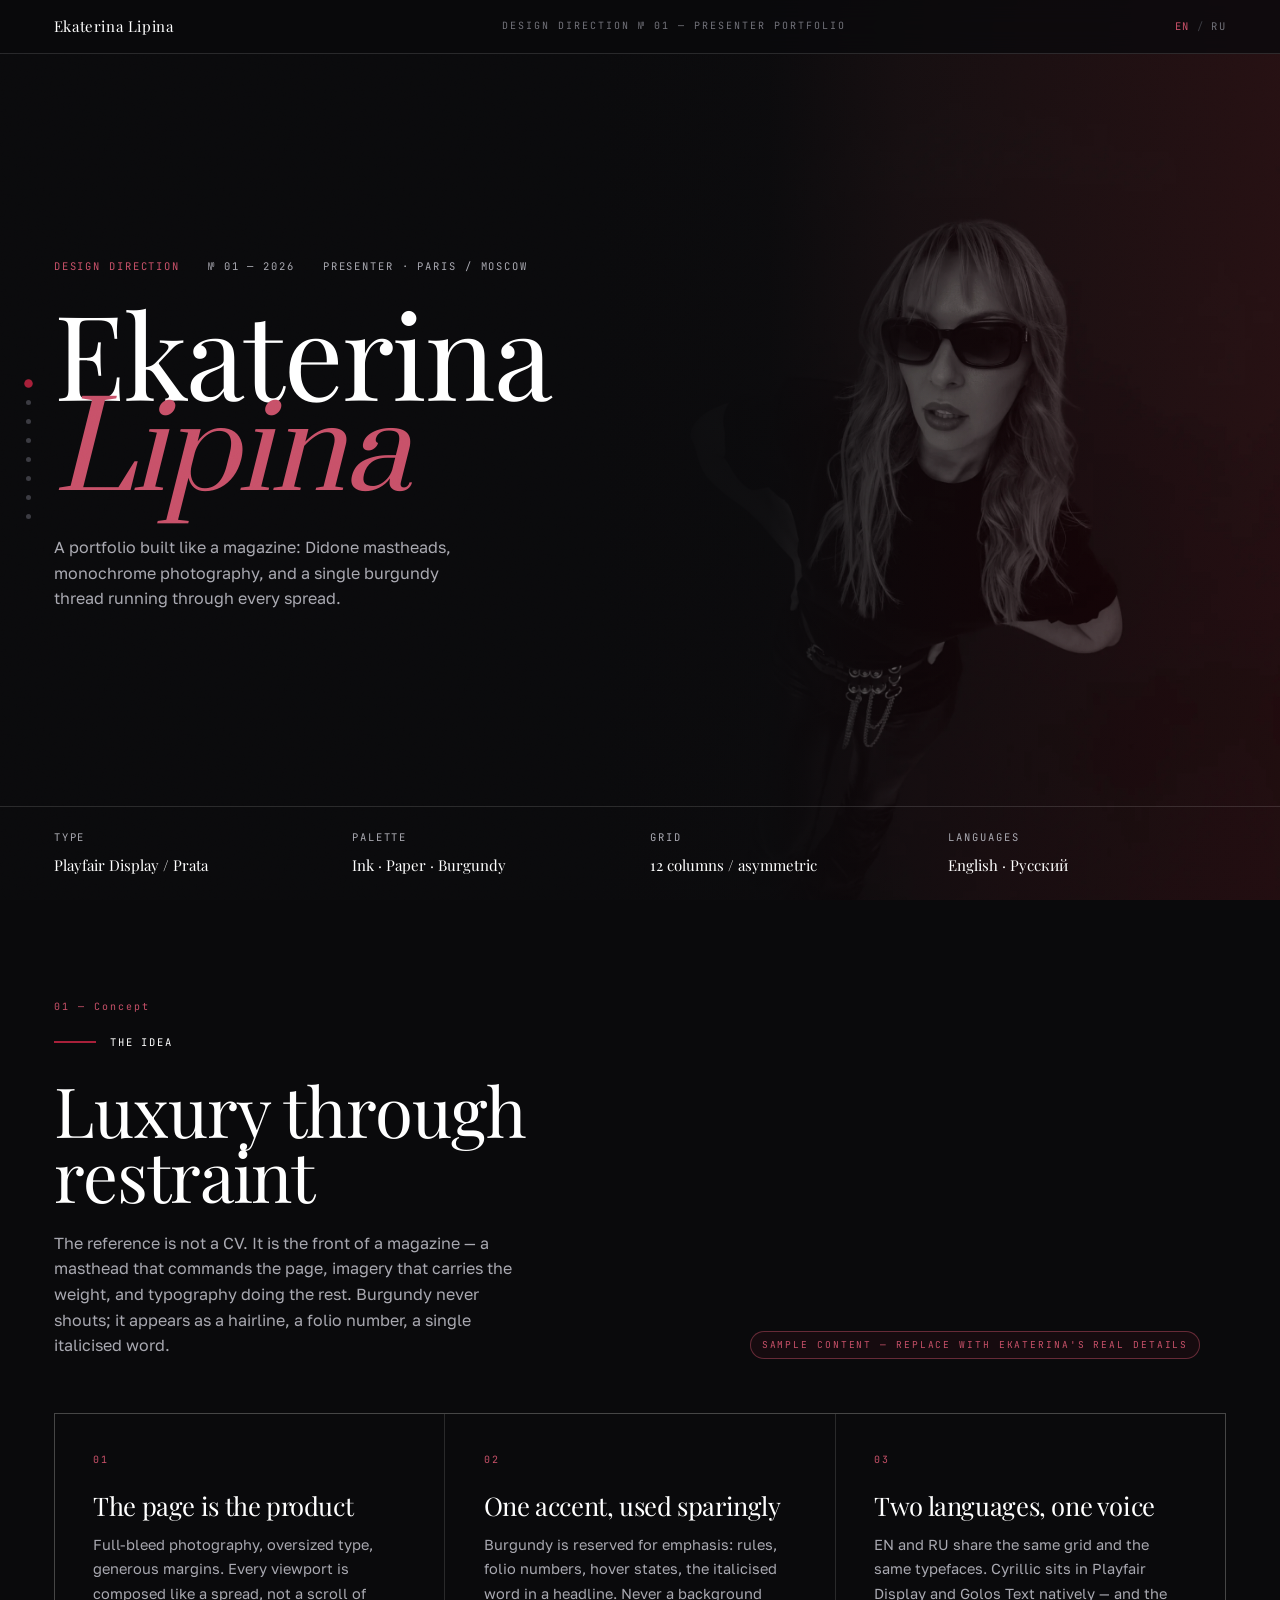
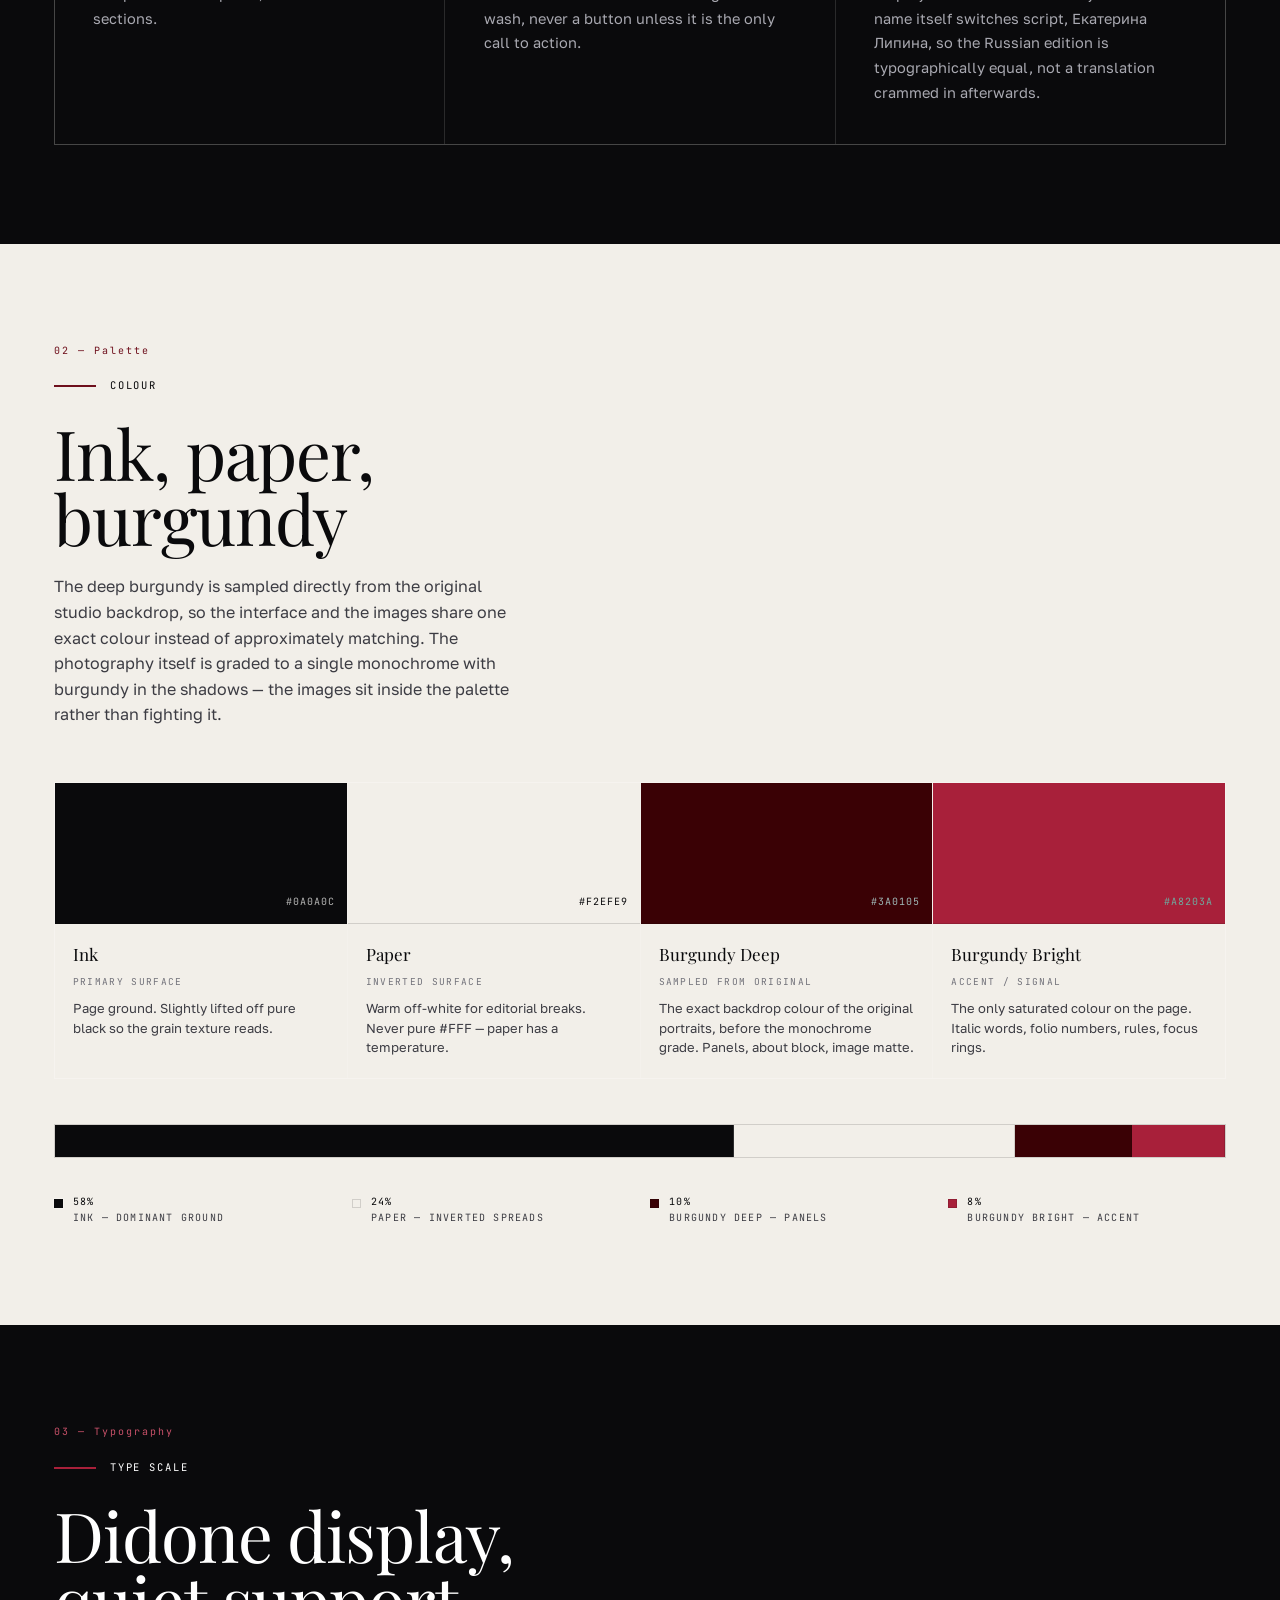
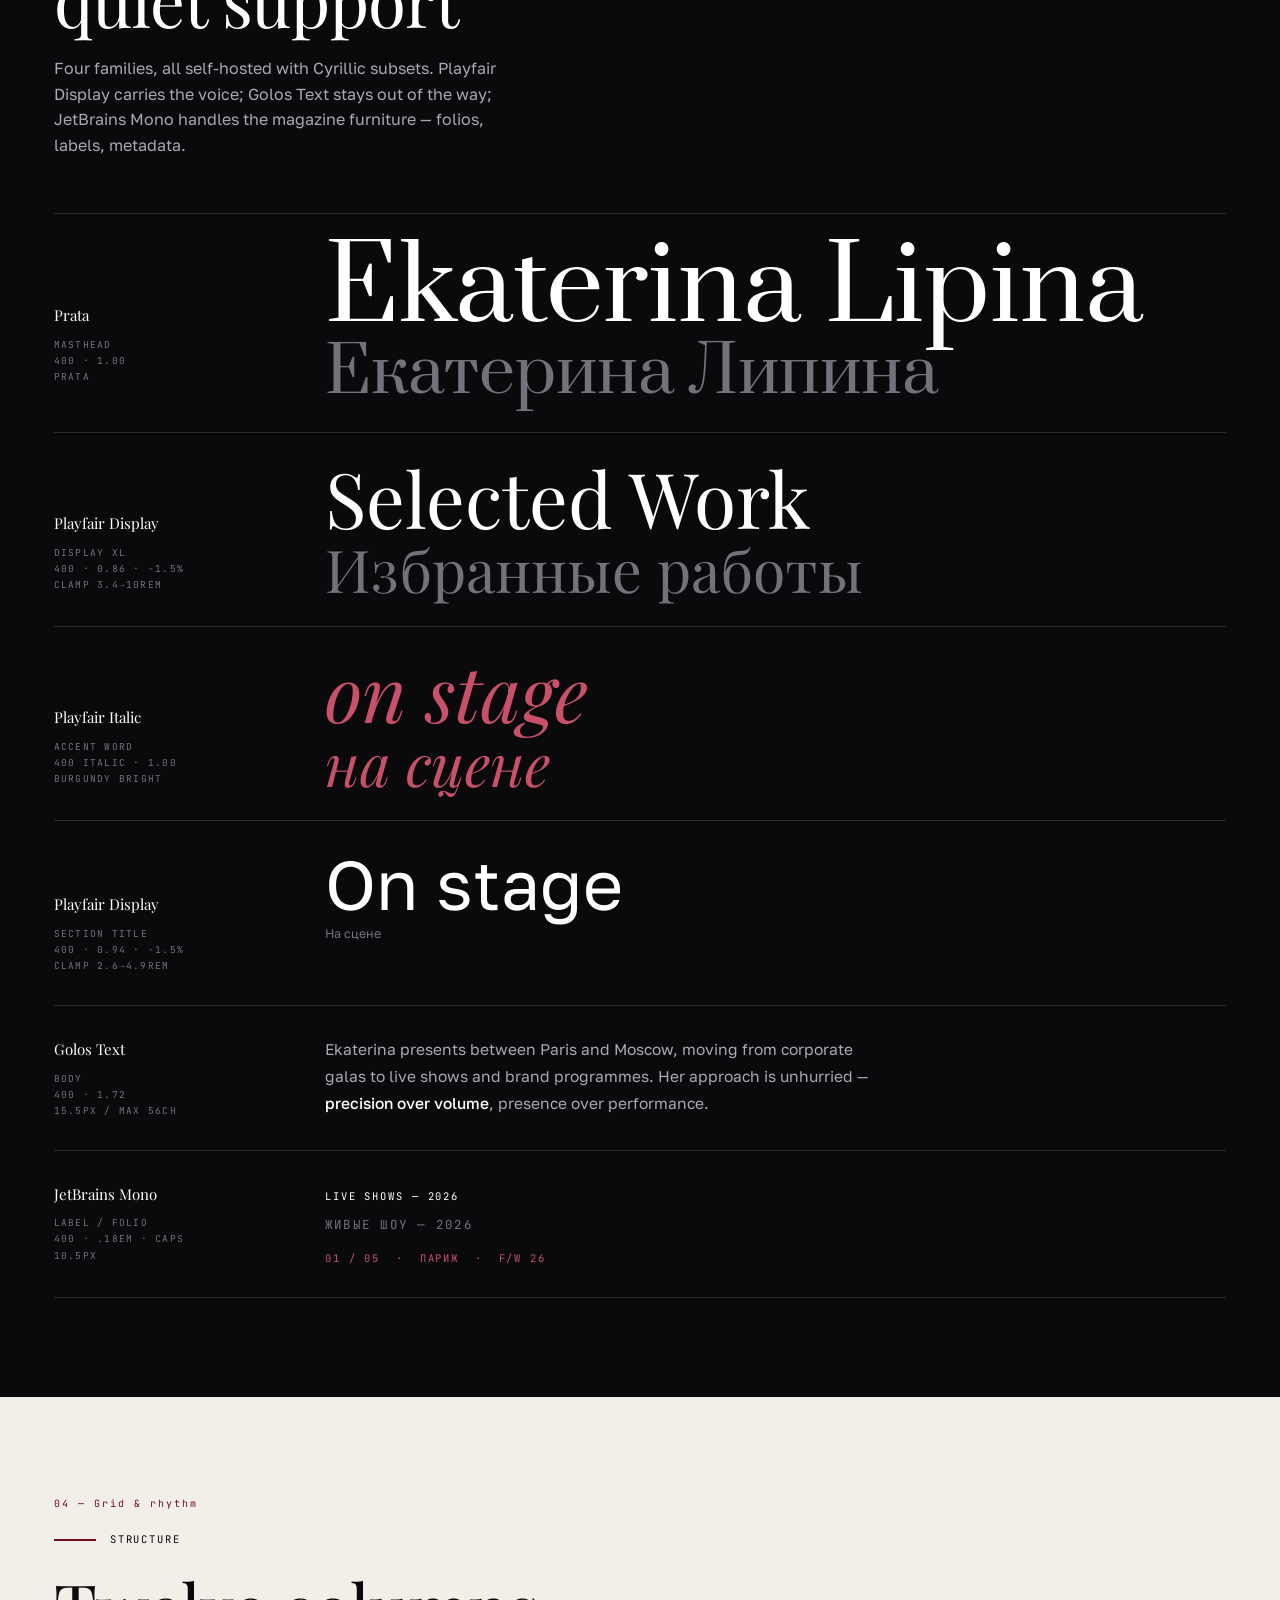
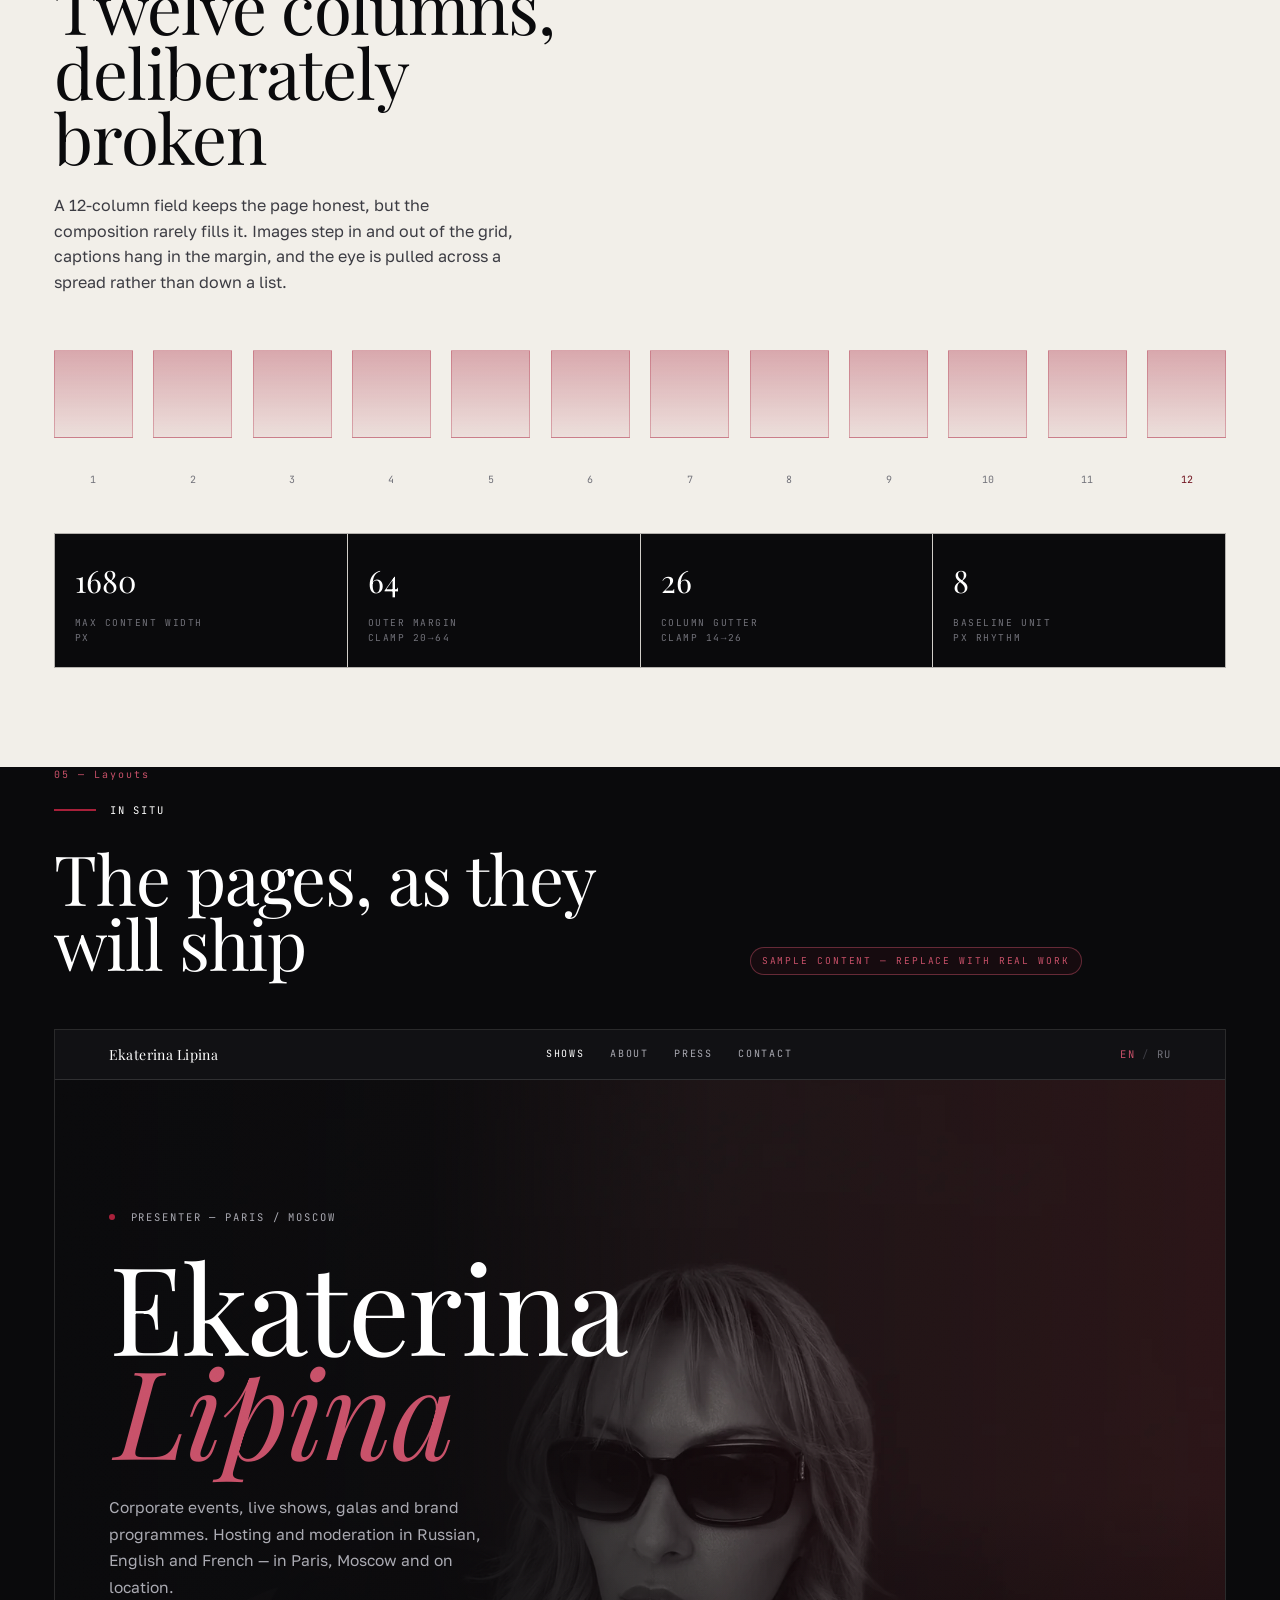
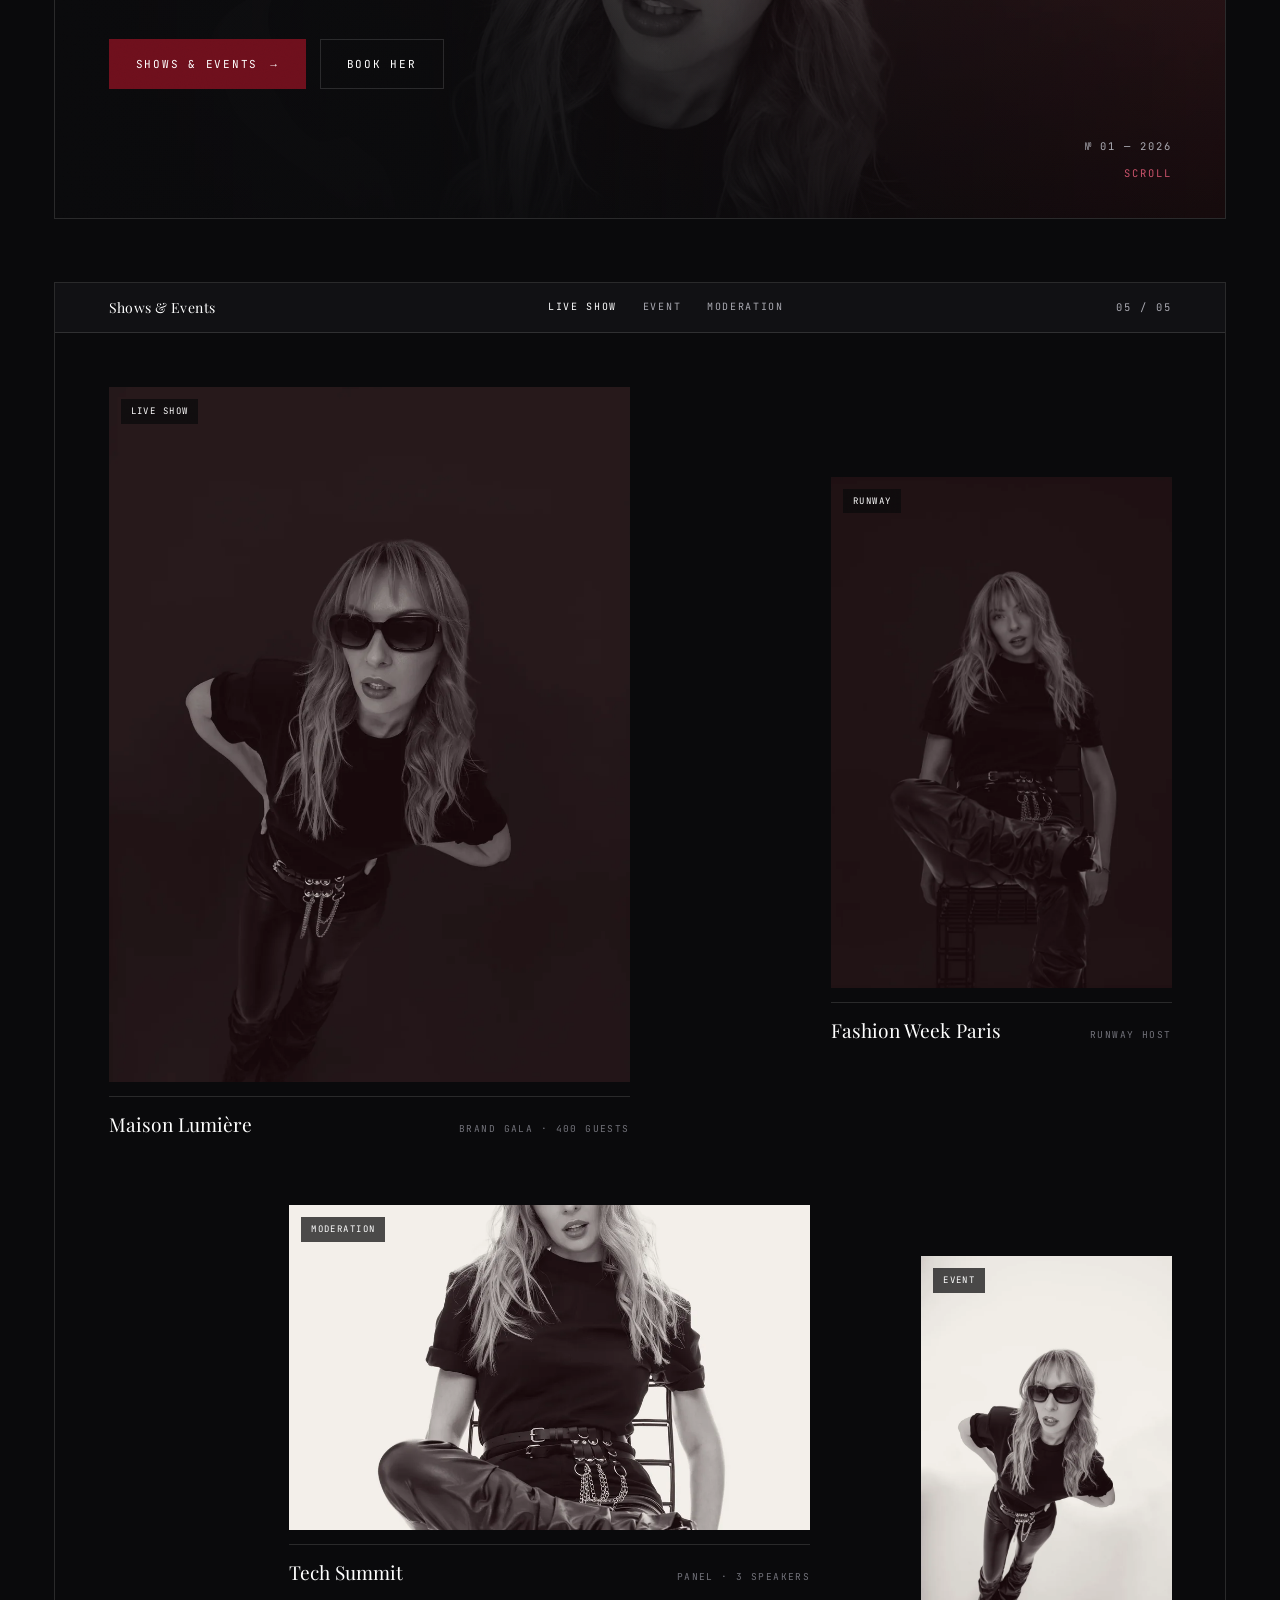
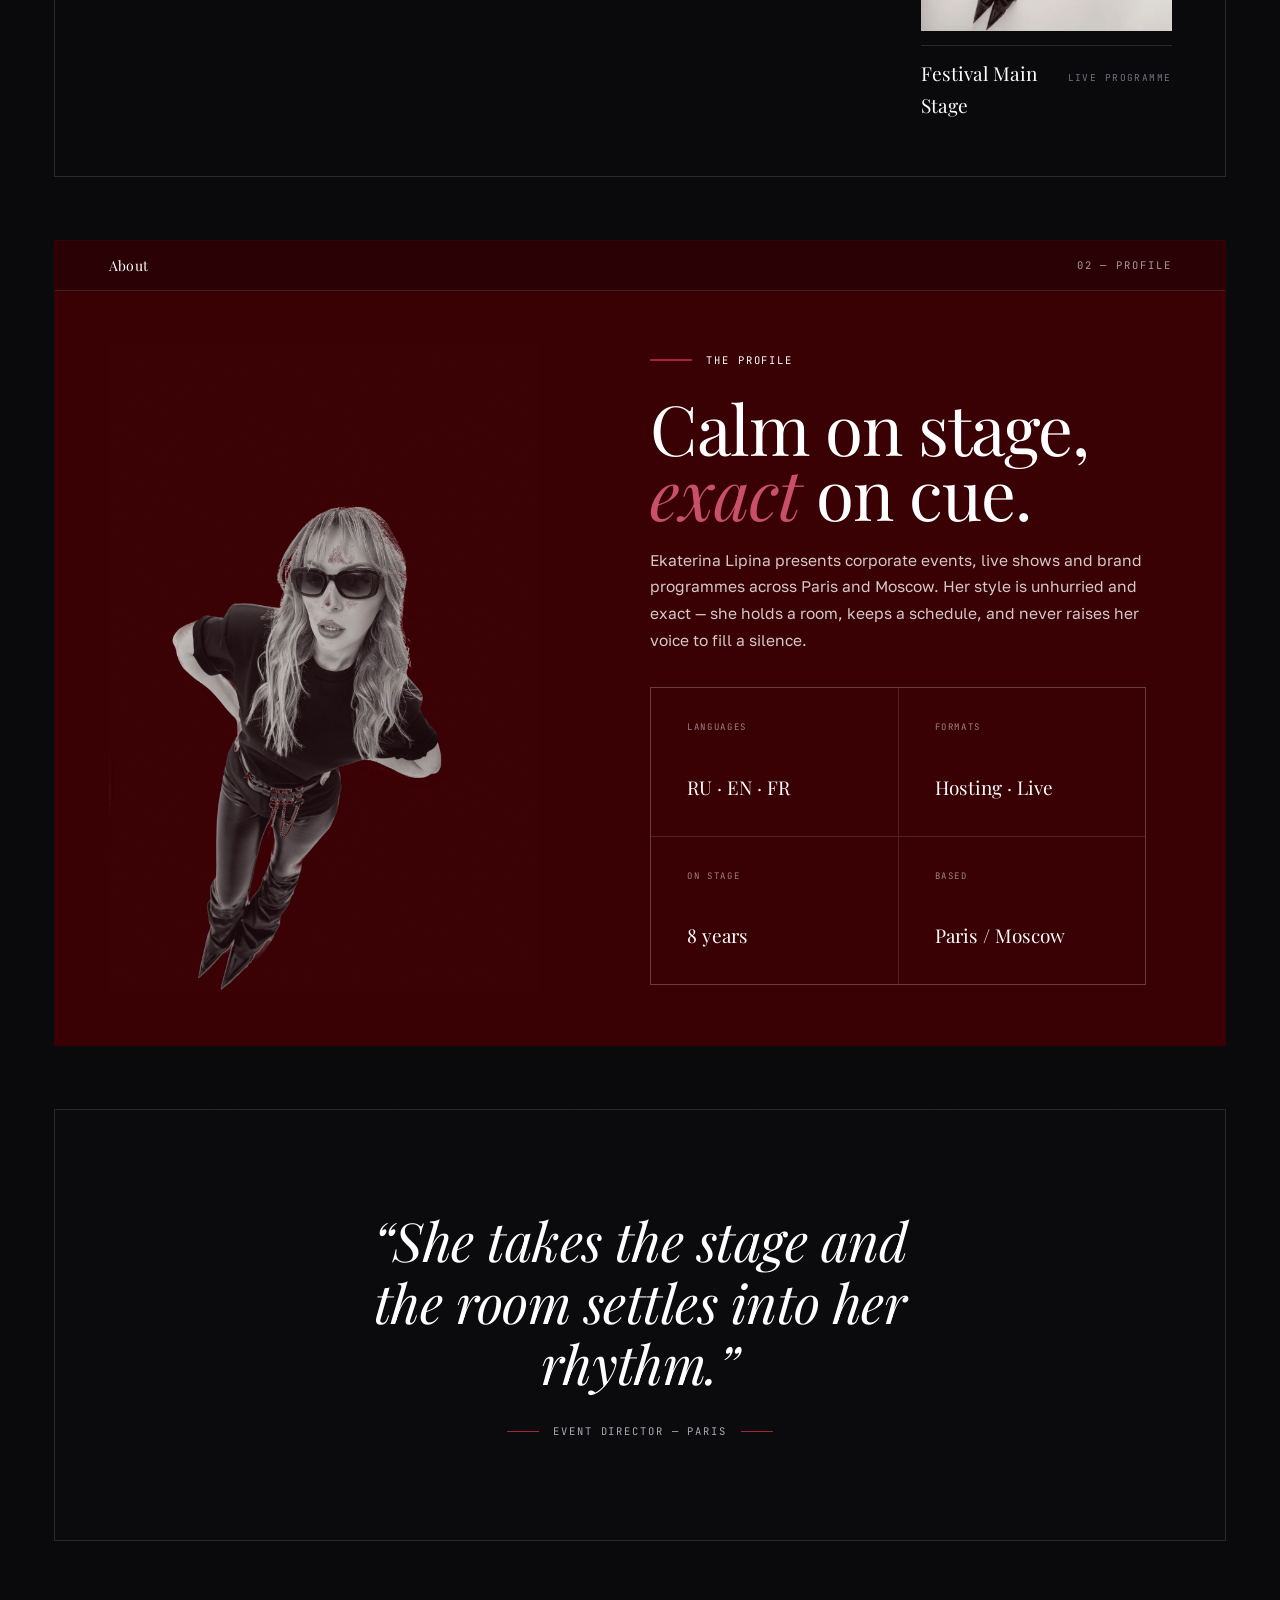
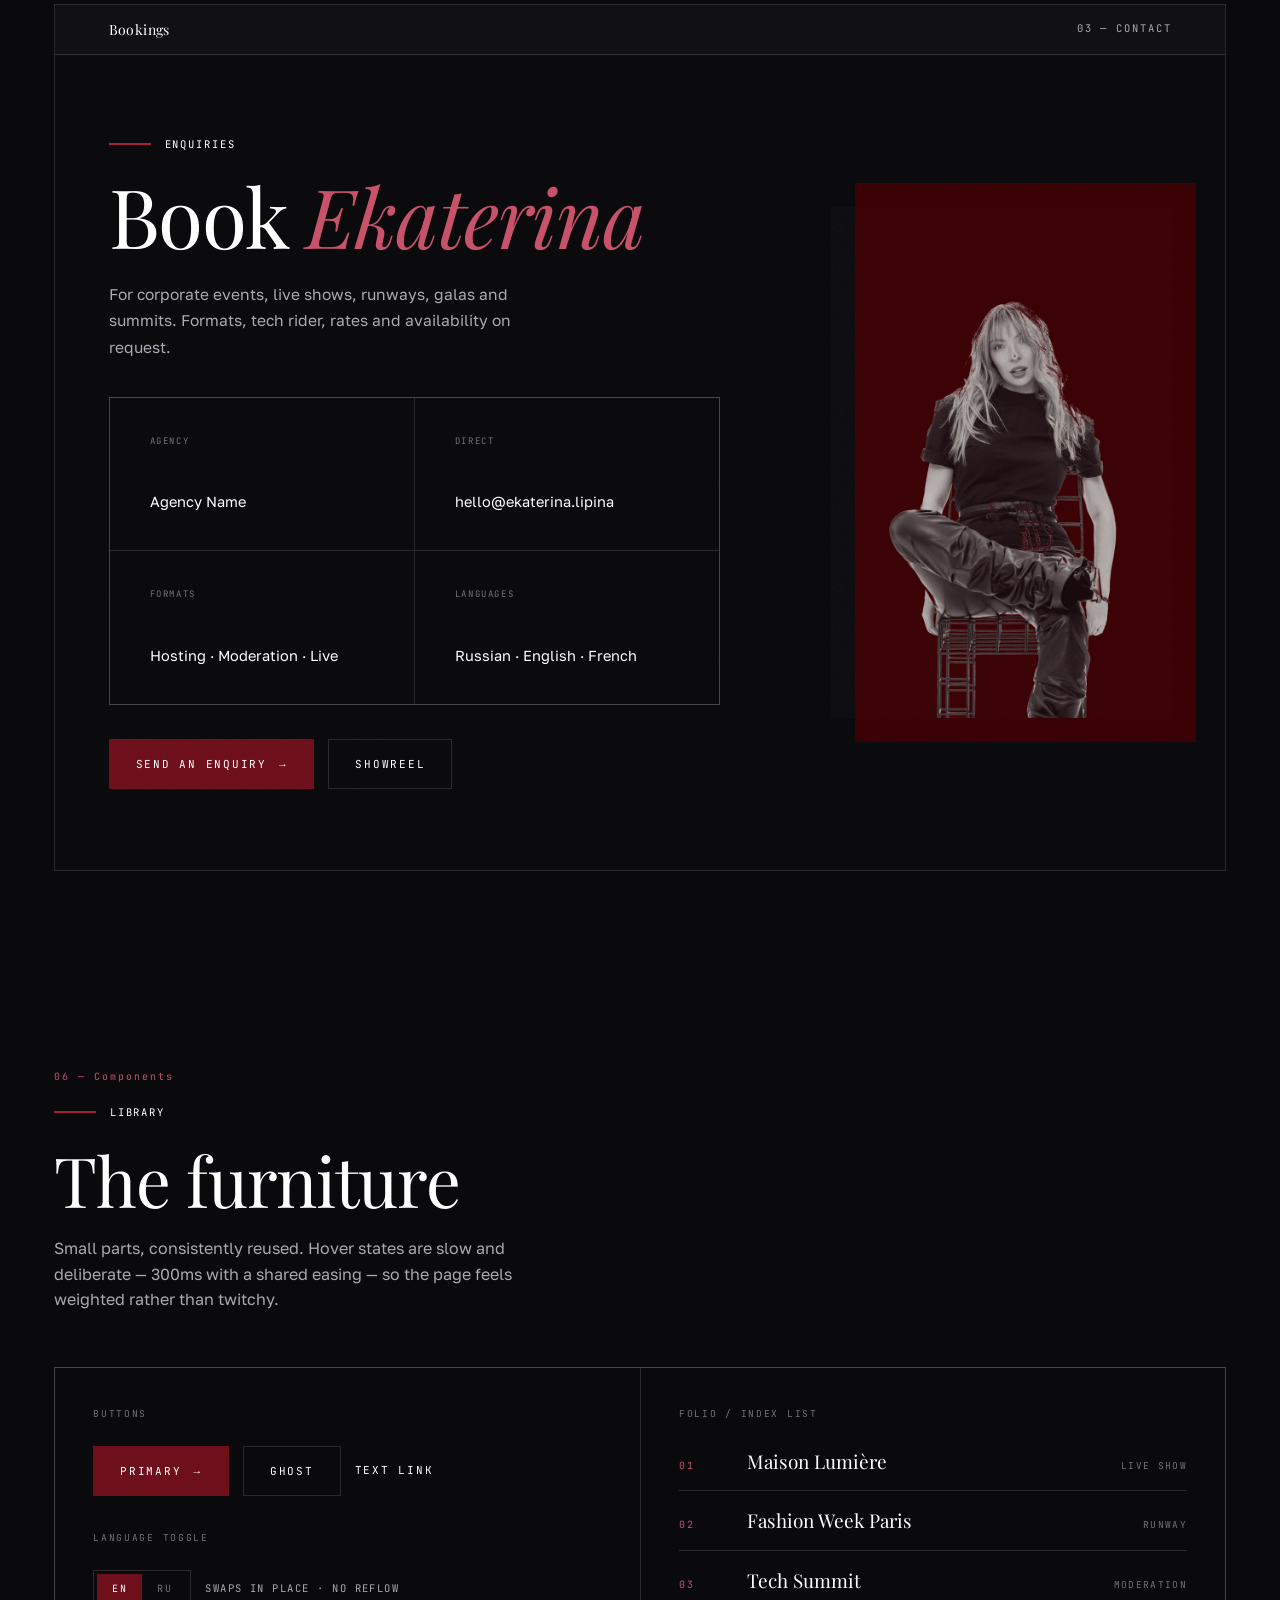
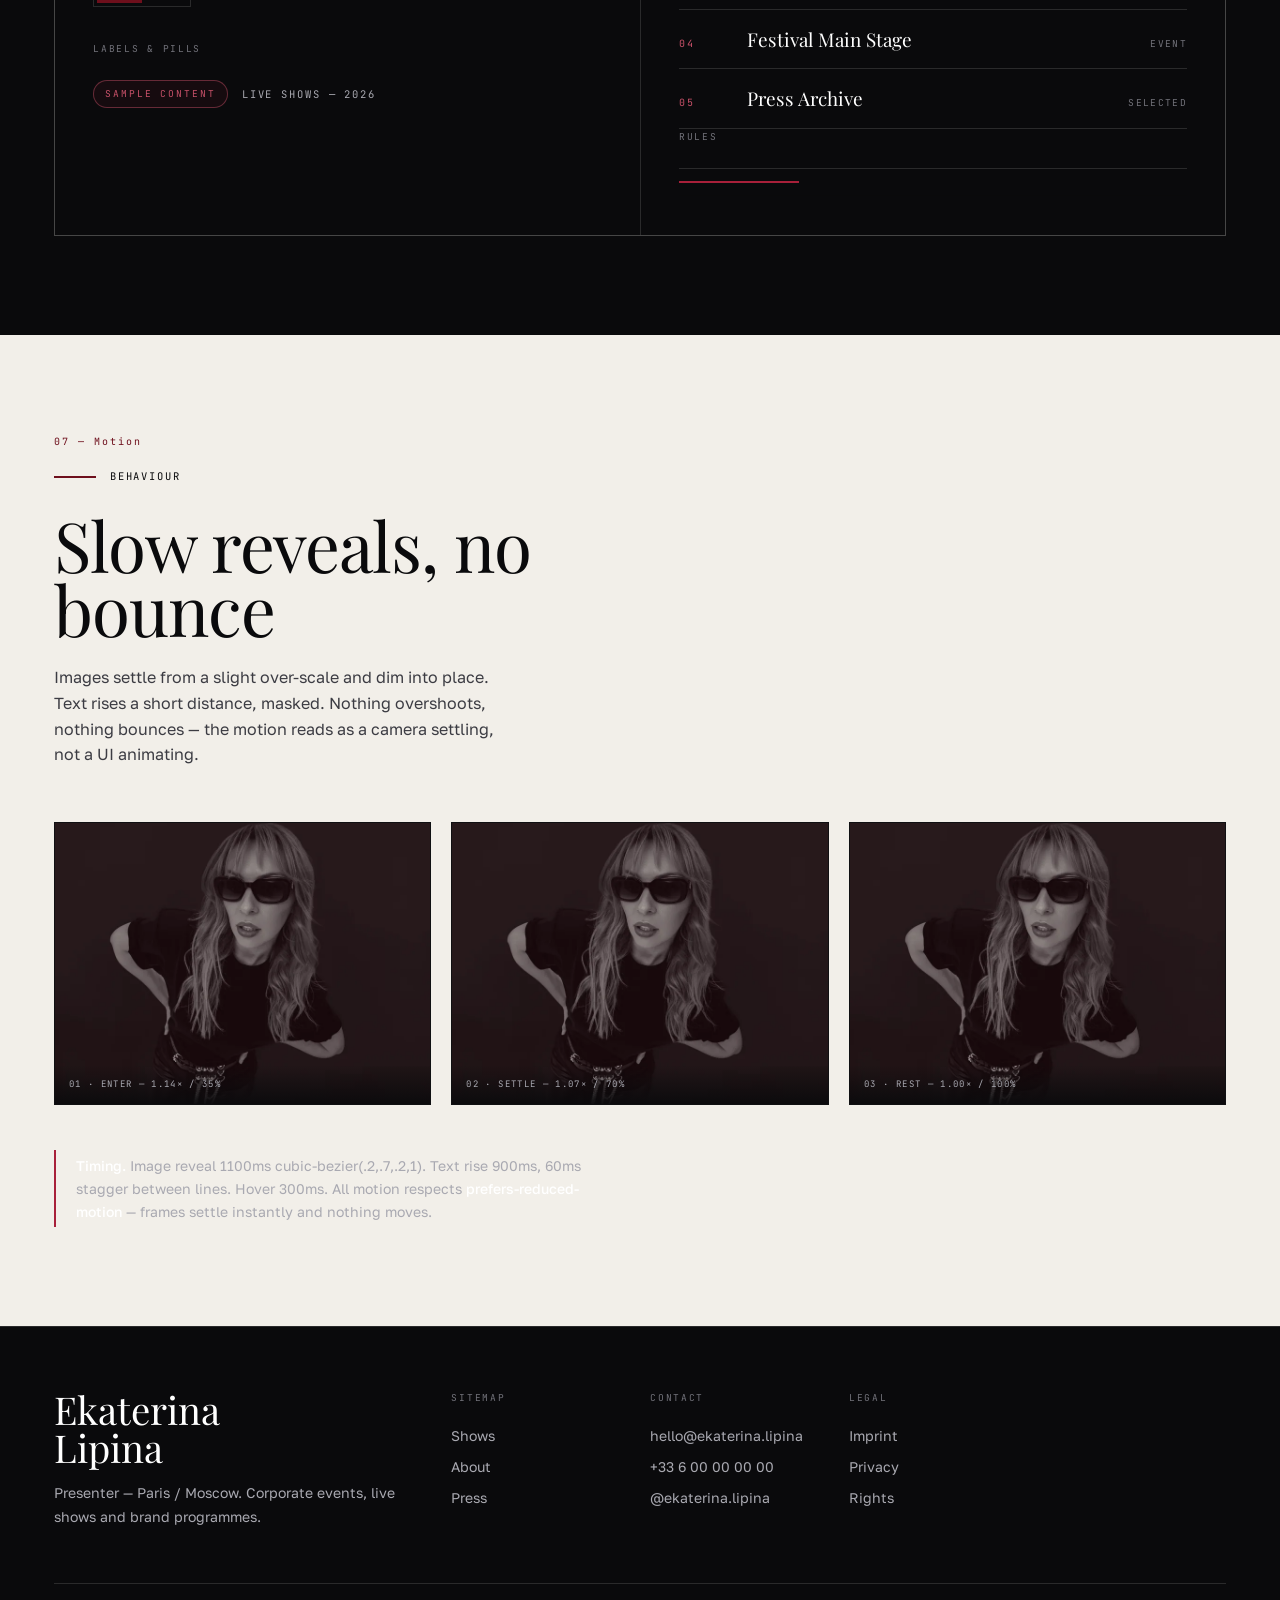
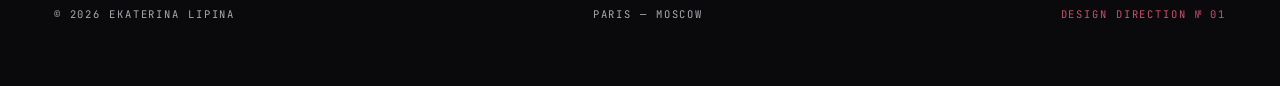
==== design.html @ 1b418b49 "Initial commit - Ekaterina Lipina presenter portfolio Editorial design direction for a bilingual (EN" ====
<!DOCTYPE html>
<html lang="en">
<head>
<meta charset="utf-8">
<meta name="viewport" content="width=device-width, initial-scale=1">
<title>Ekaterina Lipina — Presenter &amp; Show Host</title>
<link rel="stylesheet" href="assets/css/fonts.css">
<style>
/* ============================================================
   DESIGN TOKENS
   ============================================================ */
:root{
  --ink:#0A0A0C;
  --ink-2:#111114;
  --ink-3:#18181C;
  --paper:#F2EFE9;
  --paper-2:#E7E2D9;
  --white:#FFFFFF;

  --burgundy-deep:#3A0105;   /* sampled from backdrop */
  --burgundy:#6E0F1C;
  --burgundy-bright:#A8203A;
  --accent-text:#C85169;   /* legible burgundy for TEXT on dark */
  --burgundy-wine:#4A0A13;

  --grey-900:#1B1B1F;
  --grey-700:#3C3C43;
  --grey-500:#72727A;
  --grey-300:#A9A9B1;
  --grey-100:#DADADE;

  --line-dark:rgba(255,255,255,.13);
  --line-light:rgba(10,10,12,.14);

  --f-display:'Playfair Display','Times New Roman',serif;
  --f-masthead:'Prata','Playfair Display',serif;
  --f-body:'Golos Text','Helvetica Neue',sans-serif;
  --f-mono:'JetBrains Mono',Consolas,monospace;

  --pad:clamp(20px,4.2vw,64px);
  --gutter:clamp(14px,1.6vw,26px);
  --maxw:1680px;
  --rule:1px;
}

*{box-sizing:border-box;margin:0;padding:0}
html{scroll-behavior:smooth;-webkit-text-size-adjust:100%}
body{
  background:var(--ink);color:var(--white);
  font-family:var(--f-body);font-size:16px;line-height:1.65;
  font-weight:400;-webkit-font-smoothing:antialiased;overflow-x:hidden;
}
img{display:block;max-width:100%}
a{color:inherit;text-decoration:none}
::selection{background:var(--burgundy-bright);color:#fff}

/* film grain — editorial texture */
.grain{position:relative}
.grain::after{
  content:"";position:absolute;inset:0;pointer-events:none;z-index:3;
  background-image:url("data:image/svg+xml,%3Csvg xmlns='http://www.w3.org/2000/svg' width='180' height='180'%3E%3Cfilter id='n'%3E%3CfeTurbulence type='fractalNoise' baseFrequency='0.85' numOctaves='3' stitchTiles='stitch'/%3E%3C/filter%3E%3Crect width='100%25' height='100%25' filter='url(%23n)'/%3E%3C/svg%3E");
  opacity:.045;mix-blend-mode:overlay;
}

/* ============================================================
   PRIMITIVES
   ============================================================ */
.wrap{max-width:var(--maxw);margin:0 auto;padding-left:var(--pad);padding-right:var(--pad)}
.grid12{display:grid;grid-template-columns:repeat(12,minmax(0,1fr));gap:var(--gutter)}

.label{
  font-family:var(--f-mono);font-size:10.5px;font-weight:400;
  letter-spacing:.18em;text-transform:uppercase;color:var(--grey-300);
}
.label--accent{color:var(--accent-text)}
.rule{height:var(--rule);background:var(--line-dark);width:100%}
.rule--accent{background:var(--burgundy-bright);height:2px}
.rule--light{background:var(--line-light)}

h1,h2,h3,h4{font-family:var(--f-display);font-weight:400;line-height:.95;letter-spacing:-.015em}
.h-display{font-size:clamp(3.4rem,9.2vw,10rem);line-height:.86}
.h-1{font-size:clamp(2.6rem,5.4vw,4.9rem);line-height:.94}
.h-2{font-size:clamp(1.9rem,3.5vw,3.1rem);line-height:1}
.h-3{font-size:clamp(1.4rem,2vw,1.95rem);line-height:1.1}
.italic{font-style:italic}
.masthead{font-family:var(--f-masthead);font-weight:400}
.lede{font-size:clamp(1rem,1.25vw,1.16rem);line-height:1.6;color:var(--grey-300);max-width:46ch}
.body-p{font-size:15.5px;line-height:1.72;color:var(--grey-300);max-width:56ch}
.body-p strong{color:var(--white);font-weight:500}

.kicker{display:flex;align-items:center;gap:14px;margin-bottom:26px}
.kicker::before{content:"";width:42px;height:2px;background:var(--burgundy-bright);flex:none}
.kicker .label{color:var(--white)}

.pill{
  display:inline-flex;align-items:center;gap:8px;
  font-family:var(--f-mono);font-size:9.5px;letter-spacing:.2em;text-transform:uppercase;
  color:var(--accent-text);border:1px solid rgba(200,81,105,.45);
  padding:5px 11px;border-radius:999px;background:rgba(168,32,58,.08);
}

/* buttons */
.btn{
  display:inline-flex;align-items:center;gap:12px;
  font-family:var(--f-mono);font-size:11px;letter-spacing:.16em;text-transform:uppercase;
  padding:15px 26px;border:1px solid var(--line-dark);background:transparent;color:var(--white);
  cursor:pointer;transition:background .35s cubic-bezier(.2,.7,.2,1),border-color .35s,color .35s;
}
.btn:hover{background:var(--white);color:var(--ink);border-color:var(--white)}
.btn--primary{background:var(--burgundy);border-color:var(--burgundy);color:#fff}
.btn--primary:hover{background:var(--burgundy-bright);border-color:var(--burgundy-bright);color:#fff}
.btn .arw{transition:transform .35s cubic-bezier(.2,.7,.2,1)}
.btn:hover .arw{transform:translateX(5px)}

.link-u{position:relative;display:inline-block;padding-bottom:2px}
.link-u::after{content:"";position:absolute;left:0;bottom:0;height:1px;width:100%;background:currentColor;transform:scaleX(0);transform-origin:right;transition:transform .45s cubic-bezier(.2,.7,.2,1)}
.link-u:hover::after{transform:scaleX(1);transform-origin:left}

/* ============================================================
   DOC CHROME — side rail + progress
   ============================================================ */
.rail{
  position:fixed;left:26px;top:50%;transform:translateY(-50%);z-index:40;
  display:flex;flex-direction:column;gap:14px;
}
.rail a{width:5px;height:5px;border-radius:50%;background:var(--grey-700);transition:all .35s}
.rail a.on{background:var(--burgundy-bright);transform:scale(1.7)}
.rail a:hover{background:var(--grey-300)}

.docbar{
  position:fixed;top:0;left:0;right:0;z-index:50;
  display:flex;align-items:center;justify-content:space-between;
  padding:14px var(--pad);
  background:rgba(10,10,12,.78);backdrop-filter:blur(14px);
  border-bottom:1px solid var(--line-dark);
}
.docbar .mark{font-family:var(--f-display);font-size:15px;letter-spacing:.04em;white-space:nowrap;min-width:0}
.docbar .mid{font-family:var(--f-mono);font-size:10px;letter-spacing:.2em;text-transform:uppercase;color:var(--grey-500)}
.docbar .rgt{display:flex;align-items:center;gap:20px;flex:none}
.lang{display:flex;align-items:center;gap:7px;font-family:var(--f-mono);font-size:10.5px;letter-spacing:.14em}
.lang button{
  background:none;border:0;color:var(--grey-500);cursor:pointer;font-family:inherit;font-size:inherit;
  letter-spacing:inherit;padding:2px 0;transition:color .3s;
}
.lang button.on{color:var(--accent-text)}
.lang button:hover{color:var(--white)}
.lang .sep{color:var(--grey-700)}

.progress{position:fixed;top:0;left:0;height:2px;background:var(--burgundy-bright);z-index:60;width:0}

/* ============================================================
   COVER
   ============================================================ */
.cover{
  min-height:100vh;min-height:100dvh;display:flex;flex-direction:column;
  justify-content:space-between;position:relative;overflow:hidden;
  background:var(--ink);padding-top:64px;
}
.cover__img{
  position:absolute;inset:0 0 0 46%;z-index:0;overflow:hidden;
}
.cover__img img{width:100%;height:100%;object-fit:cover;object-position:50% 28%;filter:contrast(1.06)}
.cover__img::after{
  content:"";position:absolute;inset:0;
  background:linear-gradient(90deg,var(--ink) 0%,rgba(10,10,12,.95) 26%,rgba(10,10,12,.5) 46%,rgba(58,1,5,.16) 100%);
}
.cover__body{position:relative;z-index:2;flex:1;display:flex;flex-direction:column;justify-content:center;padding-top:6vh;padding-bottom:6vh;min-width:0;width:100%}
.cover__meta{display:flex;gap:28px;flex-wrap:wrap;align-items:baseline;margin-bottom:clamp(18px,3vh,34px);min-width:0}
.cover__meta .label{overflow-wrap:anywhere;min-width:0}
.cover__title{margin-bottom:clamp(20px,3.4vh,40px);min-width:0}
.cover__title span{display:block}
.cover__title .accent{color:var(--accent-text);font-style:italic}
.cover__foot{
  position:relative;z-index:2;border-top:1px solid var(--line-dark);
  padding-top:22px;padding-bottom:22px;display:grid;grid-template-columns:repeat(4,minmax(0,1fr));gap:var(--gutter);
  width:100%;
}
.cover__foot .cell{display:flex;flex-direction:column;gap:7px;min-width:0}
.cover__foot .v{font-family:var(--f-display);font-size:15px;overflow-wrap:anywhere}

/* ============================================================
   SECTION SHELL
   ============================================================ */
.sec{padding:clamp(72px,11vh,140px) 0;position:relative}
.sec--paper{background:var(--paper);color:var(--ink);--accent-text:#6E0F1C}
.sec--paper .label{color:var(--grey-500)}
.sec--paper .lede,.sec--paper .body-p{color:var(--grey-700)}
.sec--paper .body-p strong{color:var(--ink)}
.sec--paper .rule{background:var(--line-light)}
.sec--paper .mf{border-color:var(--line-light)}
.sec--paper .metrics{background:var(--line-light);border-color:var(--line-light)}
.sec--paper .kicker::before{background:var(--burgundy)}
.sec--paper .kicker .label{color:var(--ink)}

.sec__head{display:grid;grid-template-columns:repeat(12,minmax(0,1fr));gap:var(--gutter);margin-bottom:clamp(40px,6vh,72px)}
.sec__head .lead{grid-column:1/7;min-width:0}
.sec__head .side{grid-column:8/13;display:flex;align-items:flex-end;min-width:0}
.sec__num{font-family:var(--f-mono);font-size:10px;letter-spacing:.2em;color:var(--accent-text);margin-bottom:18px}

/* ============================================================
   PRINCIPLES
   ============================================================ */
.principles{display:grid;grid-template-columns:repeat(3,minmax(0,1fr));gap:1px;background:var(--line-dark);border:1px solid var(--line-dark)}
.principle{background:var(--ink);padding:clamp(26px,3vw,44px)}
.principle .n{font-family:var(--f-mono);font-size:10px;letter-spacing:.2em;color:var(--accent-text);margin-bottom:22px;display:block}
.principle h3{margin-bottom:14px}
.principle p{font-size:14.5px;line-height:1.7;color:var(--grey-300)}

/* ============================================================
   PALETTE
   ============================================================ */
.swatches{display:grid;grid-template-columns:repeat(4,minmax(0,1fr));gap:1px;background:var(--line-dark);border:1px solid var(--line-dark)}
.sw{background:var(--paper);padding:0;display:flex;flex-direction:column}
.sw__chip{height:clamp(90px,11vw,150px);display:flex;align-items:flex-end;justify-content:flex-end;padding:12px;border-bottom:1px solid var(--line-light)}
.sw__chip .hex{font-family:var(--f-mono);font-size:10px;letter-spacing:.1em;color:rgba(255,255,255,.72);mix-blend-mode:difference}
.sw__body{padding:16px 18px 20px;display:flex;flex-direction:column;gap:6px}
.sw__body .nm{font-family:var(--f-display);font-size:17px;color:var(--ink)}
.sw__body .rl{font-family:var(--f-mono);font-size:9.5px;letter-spacing:.14em;text-transform:uppercase;color:var(--grey-500)}
.sw__body .us{font-size:13px;color:var(--grey-700);line-height:1.5;margin-top:4px}
.sw--light{background:var(--paper)}
.sw--light .sw__body .rl{color:var(--grey-500)}
.sw--light .sw__body .us{color:var(--grey-700)}

.usage{display:grid;grid-template-columns:repeat(12,minmax(0,1fr));gap:var(--gutter);margin-top:clamp(36px,5vh,64px)}
.usage__bar{display:flex;height:34px;border:1px solid var(--line-light);overflow:hidden}
.usage__bar i{display:block;height:100%;box-shadow:inset -1px 0 0 var(--line-light)}
.sec--paper .usage__key .k span{color:var(--grey-700)}
.sec--paper .usage__key .k b{color:var(--ink)}
.sec--paper .usage__key .dot{border:1px solid var(--line-light)}
.usage__key{display:grid;grid-template-columns:repeat(12,minmax(0,1fr));gap:var(--gutter);margin-top:16px}
.usage__key .k{grid-column:span 3;display:flex;gap:10px;align-items:flex-start;min-width:0}
.usage__key .dot{width:9px;height:9px;flex:none;margin-top:5px}
.usage__key .k span{font-family:var(--f-mono);font-size:10px;letter-spacing:.12em;text-transform:uppercase;color:var(--grey-300);line-height:1.6}
.usage__key .k b{display:block;color:var(--white);font-weight:400}

/* ============================================================
   TYPE SPECIMEN
   ============================================================ */
.spec{border-top:1px solid var(--line-dark)}
.spec__row{
  display:grid;grid-template-columns:220px 1fr;gap:clamp(20px,4vw,64px);
  padding:clamp(26px,3.4vh,46px) 0;border-bottom:1px solid var(--line-dark);align-items:baseline;
}
.spec__meta{display:flex;flex-direction:column;gap:9px}
.spec__meta .nm{font-family:var(--f-display);font-size:15px;color:var(--white)}
.spec__meta .det{font-family:var(--f-mono);font-size:9.5px;letter-spacing:.13em;text-transform:uppercase;color:var(--grey-500);line-height:1.7}
.spec__sample{min-width:0}
.spec__sample .ru{font-size:.78em;color:var(--grey-500);margin-top:10px}

/* ============================================================
   GRID DIAGRAM
   ============================================================ */
.gridviz{display:grid;grid-template-columns:repeat(12,minmax(0,1fr));gap:var(--gutter);margin-bottom:34px}
.gridviz div{background:linear-gradient(180deg,rgba(168,32,58,.34),rgba(168,32,58,.08));border:1px solid rgba(168,32,58,.3);height:88px}
.gm{display:grid;grid-template-columns:repeat(12,minmax(0,1fr));gap:var(--gutter);margin-top:8px}
.gm span{font-family:var(--f-mono);font-size:10px;color:var(--grey-500);text-align:center}
.gm span.hi{color:var(--accent-text)}

.metrics{display:grid;grid-template-columns:repeat(4,minmax(0,1fr));gap:1px;background:var(--line-dark);border:1px solid var(--line-dark);margin-top:clamp(32px,5vh,56px)}
.metric{background:var(--ink);padding:22px 20px;color:var(--white)}
.metric .v{font-family:var(--f-display);font-size:clamp(1.4rem,2.4vw,2.1rem);margin-bottom:8px;color:var(--white)}
.metric .k{font-family:var(--f-mono);font-size:9.5px;letter-spacing:.16em;text-transform:uppercase;color:var(--grey-500);line-height:1.6}

/* ============================================================
   LIVE MOCKUPS
   ============================================================ */
.mock{border:1px solid var(--line-dark);overflow:hidden;background:var(--ink)}
.mock__bar{
  display:flex;align-items:center;justify-content:space-between;gap:20px;
  padding:13px var(--pad);border-bottom:1px solid var(--line-dark);background:var(--ink-2);
  flex-wrap:wrap;
}
.mock__nav{display:flex;gap:clamp(14px,2vw,34px);min-width:0;flex-wrap:wrap}
.mock__nav a{font-family:var(--f-mono);font-size:10px;letter-spacing:.17em;text-transform:uppercase;color:var(--grey-300);transition:color .3s}
.mock__nav a:hover{color:var(--accent-text)}
.mock__nav a.on{color:var(--white)}
.mock__logo{font-family:var(--f-display);font-size:14px;letter-spacing:.03em;white-space:nowrap}
.mock__right{display:flex;align-items:center;gap:18px}

.hero{
  position:relative;min-height:clamp(560px,82vh,860px);
  display:grid;grid-template-columns:1fr;overflow:hidden;
}
.hero__bg{position:absolute;inset:0;z-index:0;overflow:hidden}
.hero__bg img{width:100%;height:100%;object-fit:cover;object-position:68% 24%;transform:scale(1.04)}
.hero__bg::after{
  content:"";position:absolute;inset:0;
  background:
    linear-gradient(90deg,var(--ink) 0%,rgba(10,10,12,.92) 32%,rgba(10,10,12,.36) 56%,rgba(58,1,5,.18) 100%),
    linear-gradient(0deg,rgba(10,10,12,.88) 0%,transparent 44%);
}
.hero__in{position:relative;z-index:2;display:grid;grid-template-columns:repeat(12,minmax(0,1fr));gap:var(--gutter);align-content:center;padding:clamp(48px,9vh,110px) var(--pad)}
.hero__copy{grid-column:1/9;max-width:900px;min-width:0}
.hero__eyebrow{display:flex;align-items:center;gap:16px;margin-bottom:clamp(16px,3vh,30px)}
.hero__eyebrow .dot{width:6px;height:6px;background:var(--burgundy-bright);border-radius:50%}
.hero__title{font-size:clamp(3rem,9.6vw,9.6rem);line-height:.85;margin-bottom:clamp(22px,3.6vh,40px);overflow-wrap:break-word}
.hero__title .ln{display:block}
.hero__title .ac,.hero__title .accent{color:var(--accent-text);font-style:italic;padding-left:.06em}
.hero__row{display:flex;gap:clamp(18px,3vw,44px);align-items:flex-end;flex-wrap:wrap}
.hero__row .body-p{max-width:40ch}
.hero__cta{display:flex;gap:14px;flex-wrap:wrap}
.hero__folio{
  position:absolute;right:var(--pad);bottom:clamp(22px,4vh,44px);z-index:2;
  display:flex;flex-direction:column;align-items:flex-end;gap:9px;text-align:right;
}

/* work grid */
.works{display:grid;grid-template-columns:repeat(12,minmax(0,1fr));gap:clamp(26px,4vw,58px) var(--gutter);padding:clamp(34px,6vh,72px) var(--pad)}
.work{position:relative}
.work--a{grid-column:1/7}
.work--b{grid-column:9/13;margin-top:clamp(30px,7vw,110px)}
.work--c{grid-column:3/9;margin-top:clamp(-10px,1vw,20px)}
.work--d{grid-column:10/13;margin-top:clamp(20px,5vw,80px)}
.work__frame{position:relative;overflow:hidden;background:var(--ink-3)}
.work__frame img{width:100%;height:100%;object-fit:cover;transition:transform 1.1s cubic-bezier(.2,.7,.2,1),filter .6s}
.work:hover .work__frame img{transform:scale(1.035)}
.work__tag{
  position:absolute;top:12px;left:12px;z-index:2;
  background:rgba(10,10,12,.72);backdrop-filter:blur(6px);
  font-family:var(--f-mono);font-size:9px;letter-spacing:.16em;text-transform:uppercase;
  padding:5px 10px;color:#fff;
}
.work__body{display:flex;justify-content:space-between;gap:16px;align-items:baseline;margin-top:14px;padding-top:12px;border-top:1px solid var(--line-dark);min-width:0}
.work__body .t{font-family:var(--f-display);font-size:clamp(1.05rem,1.5vw,1.4rem);min-width:0;overflow-wrap:anywhere}
.work__body .m{font-family:var(--f-mono);font-size:9.5px;letter-spacing:.15em;text-transform:uppercase;color:var(--grey-500);white-space:nowrap}

/* about */
.about{display:grid;grid-template-columns:repeat(12,minmax(0,1fr));gap:var(--gutter);align-items:center;padding:clamp(34px,6vh,72px) var(--pad)}
.about__art{grid-column:1/6;position:relative}
.about__art .bg{position:absolute;inset:0;background:var(--burgundy-deep)}
.about__art img{position:relative;width:100%;mix-blend-mode:normal}
.about__copy{grid-column:7/13;padding-right:clamp(0px,2vw,30px);min-width:0}
.about__copy h2{margin-bottom:22px}
.about__copy p{margin-bottom:18px}
.about__stats{display:grid;grid-template-columns:repeat(2,minmax(0,1fr));gap:1px;background:var(--line-dark);border:1px solid var(--line-dark);margin-top:34px}
.about__stats div{background:var(--burgundy-deep);padding:16px 18px}
.about__stats .k{font-family:var(--f-mono);font-size:9px;letter-spacing:.18em;text-transform:uppercase;color:rgba(255,255,255,.5)}
.about__stats .v{font-family:var(--f-display);font-size:19px;margin-top:5px}

/* bookings */
.book{position:relative;padding:clamp(48px,9vh,120px) var(--pad);overflow:hidden}
.book__grid{display:grid;grid-template-columns:repeat(12,minmax(0,1fr));gap:var(--gutter);align-items:center;position:relative;z-index:2}
.book__copy{grid-column:1/8;min-width:0}
.book__art{grid-column:9/13;justify-self:end;width:100%;max-width:420px;position:relative}
.book__art::before{content:"";position:absolute;inset:-24px -24px -24px 24px;background:var(--burgundy-deep);z-index:-1}
.book__art img{width:100%}
.book__title{font-size:clamp(2.6rem,6.4vw,6rem);line-height:.9;margin-bottom:28px}
.book__title .ac{color:var(--accent-text);font-style:italic}
.book__list{display:grid;grid-template-columns:repeat(2,minmax(0,1fr));gap:1px;background:var(--line-dark);border:1px solid var(--line-dark);margin-top:36px;max-width:640px}
.book__list div{background:var(--ink);padding:18px 20px}
.book__list .k{font-family:var(--f-mono);font-size:9px;letter-spacing:.18em;text-transform:uppercase;color:var(--grey-500)}
.book__list .v{font-size:14.5px;margin-top:6px;color:var(--white);overflow-wrap:anywhere}
.book__list .v a:hover{color:var(--accent-text)}

/* pull quote */
.quote{padding:clamp(60px,11vh,140px) 0;text-align:center}
.quote blockquote{
  font-family:var(--f-display);font-style:italic;font-weight:400;
  font-size:clamp(1.7rem,4.2vw,3.9rem);line-height:1.14;letter-spacing:-.01em;
  max-width:20ch;margin:0 auto;
}
.quote .by{margin-top:30px;display:flex;justify-content:center;gap:14px;align-items:center}
.quote .by::before,.quote .by::after{content:"";width:32px;height:1px;background:var(--burgundy-bright)}

/* ============================================================
   COMPONENTS
   ============================================================ */
.comps{display:grid;grid-template-columns:repeat(2,minmax(0,1fr));gap:1px;background:var(--line-dark);border:1px solid var(--line-dark)}
.comp{background:var(--ink);padding:clamp(24px,3vw,40px)}
.comp__lbl{font-family:var(--f-mono);font-size:9.5px;letter-spacing:.18em;text-transform:uppercase;color:var(--grey-500);margin-bottom:24px}
.comp__row{display:flex;gap:14px;flex-wrap:wrap;align-items:center}
.comp__row + .comp__lbl{margin-top:34px}

.folio-row{display:flex;flex-direction:column;gap:14px}
.folio{display:flex;align-items:baseline;gap:16px;border-bottom:1px solid var(--line-dark);padding-bottom:13px}
.folio .n{font-family:var(--f-mono);font-size:10px;letter-spacing:.18em;color:var(--accent-text);width:52px;flex:none}
.folio .t{font-family:var(--f-display);font-size:19px;flex:1}
.folio .m{font-family:var(--f-mono);font-size:9.5px;letter-spacing:.14em;text-transform:uppercase;color:var(--grey-500)}

.tog{display:inline-flex;border:1px solid var(--line-dark);padding:3px}
.tog button{
  background:none;border:0;color:var(--grey-500);cursor:pointer;
  font-family:var(--f-mono);font-size:10px;letter-spacing:.15em;padding:8px 15px;transition:all .3s;
}
.tog button.on{background:var(--burgundy);color:#fff}

/* motion frames */
.motion{display:grid;grid-template-columns:repeat(3,minmax(0,1fr));gap:var(--gutter)}
.mf{border:1px solid var(--line-dark);background:var(--ink-2);position:relative;overflow:hidden;aspect-ratio:4/3}
.mf img{width:100%;height:100%;object-fit:cover}
.mf .cap{
  position:absolute;left:0;right:0;bottom:0;padding:12px 14px;
  background:linear-gradient(0deg,rgba(10,10,12,.92),transparent);
  font-family:var(--f-mono);font-size:9px;letter-spacing:.15em;text-transform:uppercase;color:var(--grey-300);
}
.mf1 img{transform:scale(1.14);opacity:.35}
.mf2 img{transform:scale(1.07);opacity:.7}
.mf3 img{transform:scale(1.0);opacity:1}
.mf3::after{content:"";position:absolute;inset:0;border:1px solid var(--burgundy-bright)}

/* note */
.note{
  border-left:2px solid var(--burgundy-bright);padding:4px 0 4px 20px;
  font-size:14px;line-height:1.65;color:var(--grey-300);max-width:62ch;
}
.note b{color:var(--white);font-weight:500}

/* footer */
.foot{border-top:1px solid var(--line-dark);padding:clamp(48px,7vh,84px) 0}
.foot__grid{display:grid;grid-template-columns:repeat(12,minmax(0,1fr));gap:var(--gutter)}
.foot__brand{grid-column:1/5;min-width:0}
.foot__brand .nm{font-family:var(--f-display);font-size:clamp(1.6rem,3vw,2.6rem);line-height:1;margin-bottom:14px}
.foot__col{grid-column:span 2;min-width:0}
.foot__col .k{font-family:var(--f-mono);font-size:9.5px;letter-spacing:.18em;text-transform:uppercase;color:var(--grey-500);margin-bottom:14px}
.foot__col a{display:block;font-size:14px;color:var(--grey-300);padding:4px 0;transition:color .3s;overflow-wrap:anywhere}
.foot__col a:hover{color:var(--accent-text)}
.foot__bottom{display:flex;justify-content:space-between;gap:20px;flex-wrap:wrap;margin-top:clamp(40px,6vh,70px);padding-top:22px;border-top:1px solid var(--line-dark)}

/* reveal */
.rv{opacity:0;transform:translateY(26px);transition:opacity .9s cubic-bezier(.2,.7,.2,1),transform .9s cubic-bezier(.2,.7,.2,1)}
.rv.in{opacity:1;transform:none}

/* ============================================================
   RESPONSIVE
   ============================================================ */
@media (max-width:1100px){
  .rail{display:none}
  .sec__head .lead{grid-column:1/13}
  .sec__head .side{grid-column:1/13;margin-top:22px}
  .about__art{grid-column:1/7}
  .about__copy{grid-column:1/13;margin-top:38px;padding-right:0}
  .book__copy{grid-column:1/13}
  .book__art{grid-column:1/13;justify-self:start;max-width:340px;margin-top:46px}
  .swatches{grid-template-columns:repeat(2,minmax(0,1fr))}
  .principles{grid-template-columns:1fr}
  .comps{grid-template-columns:1fr}
  .metrics{grid-template-columns:repeat(2,minmax(0,1fr))}
  .hero__copy{grid-column:1/13}
  .work--a{grid-column:1/9}
  .work--b{grid-column:9/13}
  .work--c{grid-column:1/9}
  .work--d{grid-column:9/13}
  .usage__key .k{grid-column:span 6}
}
@media (max-width:760px){
  :root{--pad:20px}
  .cover{justify-content:flex-start}
  .cover__img{inset:0;opacity:.6}
  .cover__img img{object-position:50% 34%}
  .cover__img::after{background:linear-gradient(180deg,var(--ink) 0%,rgba(10,10,12,.92) 30%,rgba(10,10,12,.5) 56%,rgba(58,1,5,.4) 100%)}
  .cover__body{flex:0 0 auto;padding-top:6vh;padding-bottom:0;justify-content:flex-start}
  .cover__title{font-size:clamp(3rem,15vw,4.6rem)}
  .cover__foot{grid-template-columns:repeat(2,minmax(0,1fr));gap:20px}
  .cover__foot .cell:nth-child(n+3){margin-top:8px}
  .spec__row{grid-template-columns:1fr;gap:20px}
  .swatches{grid-template-columns:1fr}
  .usage__key .k{grid-column:span 12}
  .metrics{grid-template-columns:1fr}
  .motion{grid-template-columns:1fr}
  .works{grid-template-columns:1fr}
  .work--a,.work--b,.work--c,.work--d{grid-column:1/13;margin-top:0}
  .about{grid-template-columns:1fr}
  .about__art{grid-column:1/13;max-width:380px}
  .about__copy{grid-column:1/13}
  .about__stats{grid-template-columns:1fr}
  .book__list{grid-template-columns:1fr}
  .foot__brand{grid-column:1/13}
  .foot__col{grid-column:span 6;margin-top:24px}
  .docbar .mid{display:none}
  .hero__folio{display:none}
  .mock__bar{padding:12px 20px;gap:12px}
  .mock__nav{gap:14px;order:3;width:100%;justify-content:space-between}
  .mock__nav a{font-size:9px}
  .hero__bg img{object-position:60% 18%}
  .hero__bg::after{background:linear-gradient(180deg,var(--ink) 0%,rgba(10,10,12,.86) 34%,rgba(10,10,12,.5) 66%,rgba(58,1,5,.42) 100%)}
  .hero__in{padding:44px var(--pad) 60px}
  .hero__title{font-size:clamp(2.9rem,14vw,4.2rem)}
  .about__art img{width:78%;margin:0 auto}
}
</style>
</head>
<body>

<div class="progress" id="prog"></div>

<header class="docbar">
  <div class="mark" data-en="Ekaterina Lipina" data-ru="Екатерина Липина">Ekaterina Lipina</div>
  <div class="mid" data-en="Design Direction № 01 — Presenter Portfolio" data-ru="Дизайн-направление № 01 — Портфолио ведущей">Design Direction № 01 — Presenter Portfolio</div>
  <div class="rgt">
    <div class="lang">
      <button class="on" data-lang="en">EN</button><span class="sep">/</span><button data-lang="ru">RU</button>
    </div>
  </div>
</header>

<nav class="rail" id="rail">
  <a href="#cover" class="on"></a>
  <a href="#concept"></a>
  <a href="#palette"></a>
  <a href="#type"></a>
  <a href="#grid"></a>
  <a href="#mockups"></a>
  <a href="#components"></a>
  <a href="#motion"></a>
</nav>

<!-- ══════════════════════════ COVER ══════════════════════════ -->
<section class="cover grain" id="cover">
  <div class="cover__img">
    <img src="assets/img/stand-burgundy-mono-1600.webp" alt="Ekaterina Lipina, studio portrait">
  </div>
  <div class="wrap cover__body">
    <div class="cover__meta">
      <span class="label label--accent">Design Direction</span>
      <span class="label">№ 01 — 2026</span>
      <span class="label" data-en="Presenter · Paris / Moscow" data-ru="Ведущая · Париж / Москва">Presenter · Paris / Moscow</span>
    </div>
    <h1 class="h-display cover__title">
      <span data-en="Ekaterina" data-ru="Екатерина">Ekaterina</span>
      <span class="masthead accent" data-en="Lipina" data-ru="Липина">Lipina</span>
    </h1>
    <p class="lede" style="max-width:40ch">
      <span data-en="A portfolio built like a magazine: Didone mastheads, monochrome photography, and a single burgundy thread running through every spread."
            data-ru="Портфолио, собранное как журнал: дидоновские заставки, монохромная фотография и единственная бургундная нить, проходящая через каждый разворот.">A portfolio built like a magazine: Didone mastheads, monochrome photography, and a single burgundy thread running through every spread.</span>
    </p>
  </div>
  <div class="wrap cover__foot">
    <div class="cell"><span class="label">Type</span><span class="v">Playfair Display / Prata</span></div>
    <div class="cell"><span class="label">Palette</span><span class="v">Ink · Paper · Burgundy</span></div>
    <div class="cell"><span class="label">Grid</span><span class="v">12 columns / asymmetric</span></div>
    <div class="cell"><span class="label">Languages</span><span class="v">English · Русский</span></div>
  </div>
</section>

<!-- ══════════════════════════ CONCEPT ══════════════════════════ -->
<section class="sec" id="concept">
  <div class="wrap">
    <div class="sec__head">
      <div class="lead">
        <div class="sec__num">01 — Concept</div>
        <div class="kicker"><span class="label" data-en="The Idea" data-ru="Идея">The Idea</span></div>
        <h2 class="h-1" data-en="Luxury through restraint"
                data-ru="Роскошь через сдержанность">Luxury through restraint</h2>
        <p class="lede" style="margin-top:24px">
          <span data-en="The reference is not a CV. It is the front of a magazine — a masthead that commands the page, imagery that carries the weight, and typography doing the rest. Burgundy never shouts; it appears as a hairline, a folio number, a single italicised word."
                data-ru="Ориентир — не резюме, а обложка журнала: заставка, которая занимает страницу, фотография, которая несёт вес, и типографика, которая делает остальное. Бургундный никогда не кричит — он появляется как линия, номер колонцифры, одно курсивное слово.">The reference is not a CV. It is the front of a magazine — a masthead that commands the page, imagery that carries the weight, and typography doing the rest. Burgundy never shouts; it appears as a hairline, a folio number, a single italicised word.</span>
        </p>
      </div>
      <div class="side">
        <span class="pill">Sample content — replace with Ekaterina's real details</span>
      </div>
    </div>

    <div class="principles">
      <div class="principle">
        <span class="n">01</span>
        <h3 class="h-3" data-en="The page is the product" data-ru="Страница — это продукт">The page is the product</h3>
        <p data-en="Full-bleed photography, oversized type, generous margins. Every viewport is composed like a spread, not a scroll of sections." data-ru="Фотография на весь экран, крупная типографика, щедрые поля. Каждый экран — разворот, а не лента секций.">Full-bleed photography, oversized type, generous margins. Every viewport is composed like a spread, not a scroll of sections.</p>
      </div>
      <div class="principle">
        <span class="n">02</span>
        <h3 class="h-3" data-en="One accent, used sparingly" data-ru="Один акцент — редко">One accent, used sparingly</h3>
        <p data-en="Burgundy is reserved for emphasis: rules, folio numbers, hover states, the italicised word in a headline. Never a background wash, never a button unless it is the only call to action." data-ru="Бургундный — только для акцентов: линии, номера, hover-состояния, курсивное слово в заголовке. Никогда — заливка фона, никогда — кнопка, если это не единственный призыв.">Burgundy is reserved for emphasis: rules, folio numbers, hover states, the italicised word in a headline. Never a background wash, never a button unless it is the only call to action.</p>
      </div>
      <div class="principle">
        <span class="n">03</span>
        <h3 class="h-3" data-en="Two languages, one voice" data-ru="Два языка, один голос">Two languages, one voice</h3>
        <p data-en="EN and RU share the same grid and the same typefaces. Cyrillic sits in Playfair Display and Golos Text natively — and the name itself switches script, Екатерина Липина, so the Russian edition is typographically equal, not a translation crammed in afterwards." data-ru="EN и RU используют одну сетку и одни гарнитуры. Кириллица нативно поддерживается в Playfair Display и Golos Text — и само имя меняет начертание, Екатерина Липина, поэтому русская версия типографически равна, а не втиснута потом.">EN and RU share the same grid and the same typefaces. Cyrillic sits in Playfair Display and Golos Text natively — and the name itself switches script, Екатерина Липина, so the Russian edition is typographically equal, not a translation crammed in afterwards.</p>
      </div>
    </div>
  </div>
</section>

<!-- ══════════════════════════ PALETTE ══════════════════════════ -->
<section class="sec sec--paper" id="palette">
  <div class="wrap">
    <div class="sec__head">
      <div class="lead">
        <div class="sec__num">02 — Palette</div>
        <div class="kicker"><span class="label" data-en="Colour" data-ru="Цвет">Colour</span></div>
        <h2 class="h-1" data-en="Ink, paper, burgundy" data-ru="Чёрный, бумага, бургунд">Ink, paper, burgundy</h2>
        <p class="lede" style="margin-top:24px">
          <span data-en="The deep burgundy is sampled directly from the original studio backdrop, so the interface and the images share one exact colour instead of approximately matching. The photography itself is graded to a single monochrome with burgundy in the shadows — the images sit inside the palette rather than fighting it." data-ru="Глубокий бургунд взят прямо со студийного фона оригиналов, поэтому интерфейс и снимки делят один точный цвет, а не приблизительно совпадают. Сама фотография приведена к единому монохрому с бургундом в тенях — изображения живут внутри палитры, а не спорят с ней.">The deep burgundy is sampled directly from the original studio backdrop, so the interface and the images share one exact colour instead of approximately matching. The photography itself is graded to a single monochrome with burgundy in the shadows — the images sit inside the palette rather than fighting it.</span>
        </p>
      </div>
    </div>

    <div class="swatches">
      <div class="sw sw--light">
        <div class="sw__chip" style="background:#0A0A0C"><span class="hex">#0A0A0C</span></div>
        <div class="sw__body">
          <span class="nm">Ink</span>
          <span class="rl">Primary surface</span>
          <span class="us" data-en="Page ground. Slightly lifted off pure black so the grain texture reads." data-ru="Основа страницы. Чуть приподнята над чистым чёрным, чтобы читалась текстура зерна.">Page ground. Slightly lifted off pure black so the grain texture reads.</span>
        </div>
      </div>
      <div class="sw sw--light">
        <div class="sw__chip" style="background:#F2EFE9"><span class="hex" style="color:#0A0A0C;mix-blend-mode:normal">#F2EFE9</span></div>
        <div class="sw__body">
          <span class="nm">Paper</span>
          <span class="rl">Inverted surface</span>
          <span class="us" data-en="Warm off-white for editorial breaks. Never pure #FFF — paper has a temperature." data-ru="Тёплый off-white для редакционных пауз. Никогда не чистый #FFF — у бумаги есть температура.">Warm off-white for editorial breaks. Never pure #FFF — paper has a temperature.</span>
        </div>
      </div>
      <div class="sw">
        <div class="sw__chip" style="background:#3A0105"><span class="hex">#3A0105</span></div>
        <div class="sw__body">
          <span class="nm">Burgundy Deep</span>
          <span class="rl">Sampled from original</span>
          <span class="us" data-en="The exact backdrop colour of the original portraits, before the monochrome grade. Panels, about block, image matte." data-ru="Точный цвет фона оригинальных портретов — до монохромной обработки. Панели, блок «О ведущей», подложка изображения.">The exact backdrop colour of the original portraits, before the monochrome grade. Panels, about block, image matte.</span>
        </div>
      </div>
      <div class="sw">
        <div class="sw__chip" style="background:#A8203A"><span class="hex">#A8203A</span></div>
        <div class="sw__body">
          <span class="nm">Burgundy Bright</span>
          <span class="rl">Accent / signal</span>
          <span class="us" data-en="The only saturated colour on the page. Italic words, folio numbers, rules, focus rings." data-ru="Единственный насыщенный цвет на странице. Курсив, номера, линии, фокус.">The only saturated colour on the page. Italic words, folio numbers, rules, focus rings.</span>
        </div>
      </div>
    </div>

    <div class="usage">
      <div class="usage__bar" style="grid-column:1/13">
        <i style="width:58%;background:#0A0A0C;border-right:1px solid rgba(255,255,255,.14)"></i>
        <i style="width:24%;background:#F2EFE9"></i>
        <i style="width:10%;background:#3A0105"></i>
        <i style="width:8%;background:#A8203A"></i>
      </div>
      <div class="usage__key" style="grid-column:1/13">
        <div class="k"><span class="dot" style="background:#0A0A0C;box-shadow:0 0 0 1px rgba(255,255,255,.25)"></span><span><b>58%</b>Ink — dominant ground</span></div>
        <div class="k"><span class="dot" style="background:#F2EFE9"></span><span><b>24%</b>Paper — inverted spreads</span></div>
        <div class="k"><span class="dot" style="background:#3A0105"></span><span><b>10%</b>Burgundy Deep — panels</span></div>
        <div class="k"><span class="dot" style="background:#A8203A"></span><span><b>8%</b>Burgundy Bright — accent</span></div>
      </div>
    </div>
  </div>
</section>

<!-- ══════════════════════════ TYPOGRAPHY ══════════════════════════ -->
<section class="sec" id="type">
  <div class="wrap">
    <div class="sec__head">
      <div class="lead">
        <div class="sec__num">03 — Typography</div>
        <div class="kicker"><span class="label" data-en="Type scale" data-ru="Типографика">Type scale</span></div>
        <h2 class="h-1" data-en="Didone display, quiet support" data-ru="Дидоновский акцидент, тихая поддержка">Didone display, quiet support</h2>
        <p class="lede" style="margin-top:24px">
          <span data-en="Four families, all self-hosted with Cyrillic subsets. Playfair Display carries the voice; Golos Text stays out of the way; JetBrains Mono handles the magazine furniture — folios, labels, metadata." data-ru="Четыре гарнитуры, все — self-hosted с кириллическими сабсетами. Playfair Display несёт голос, Golos Text не мешает, JetBrains Mono отвечает за журнальную мебель — колонцифры, лейблы, метаданные.">Four families, all self-hosted with Cyrillic subsets. Playfair Display carries the voice; Golos Text stays out of the way; JetBrains Mono handles the magazine furniture — folios, labels, metadata.</span>
        </p>
      </div>
    </div>

    <div class="spec">
      <div class="spec__row">
        <div class="spec__meta">
          <span class="nm">Prata</span>
          <span class="det">Masthead<br>400 · 1.00<br>Prata</span>
        </div>
        <div class="spec__sample">
          <div class="masthead" style="font-size:clamp(3rem,8vw,7.4rem);line-height:.88">Ekaterina Lipina</div>
          <div class="ru masthead" style="font-size:clamp(2rem,5vw,4.4rem);line-height:.9">Екатерина Липина</div>
        </div>
      </div>

      <div class="spec__row">
        <div class="spec__meta">
          <span class="nm">Playfair Display</span>
          <span class="det">Display XL<br>400 · 0.86 · −1.5%<br>Clamp 3.4→10rem</span>
        </div>
        <div class="spec__sample">
          <div style="font-family:var(--f-display);font-size:clamp(2.4rem,6vw,5.4rem);line-height:.88">Selected Work</div>
          <div class="ru" style="font-family:var(--f-display);font-size:clamp(1.9rem,4.6vw,4rem);line-height:.92">Избранные работы</div>
        </div>
      </div>

      <div class="spec__row">
        <div class="spec__meta">
          <span class="nm">Playfair Italic</span>
          <span class="det">Accent word<br>400 italic · 1.00<br>Burgundy Bright</span>
        </div>
        <div class="spec__sample">
          <div style="font-family:var(--f-display);font-style:italic;font-size:clamp(2.4rem,6vw,5.4rem);line-height:.88;color:var(--accent-text)">on stage</div>
          <div class="ru" style="font-family:var(--f-display);font-style:italic;font-size:clamp(1.9rem,4.6vw,4rem);line-height:.92;color:var(--accent-text)">на сцене</div>
        </div>
      </div>

      <div class="spec__row">
        <div class="spec__meta">
          <span class="nm">Playfair Display</span>
          <span class="det">Section title<br>400 · 0.94 · −1.5%<br>Clamp 2.6→4.9rem</span>
        </div>
        <div class="spec__sample">
          <div class="h-1">On stage</div>
          <div class="ru h-3" style="color:var(--grey-500)">На сцене</div>
        </div>
      </div>

      <div class="spec__row">
        <div class="spec__meta">
          <span class="nm">Golos Text</span>
          <span class="det">Body<br>400 · 1.72<br>15.5px / max 56ch</span>
        </div>
        <div class="spec__sample">
          <p class="body-p" style="max-width:56ch">Ekaterina presents between Paris and Moscow, moving from corporate galas to live shows and brand programmes. Her approach is unhurried — <strong>precision over volume</strong>, presence over performance.</p>
        </div>
      </div>

      <div class="spec__row">
        <div class="spec__meta">
          <span class="nm">JetBrains Mono</span>
          <span class="det">Label / folio<br>400 · .18em · caps<br>10.5px</span>
        </div>
        <div class="spec__sample">
          <div class="label" style="color:var(--white)">LIVE SHOWS — 2026</div>
          <div class="ru label" style="margin-top:10px">ЖИВЫЕ ШОУ — 2026</div>
          <div class="ru" style="margin-top:14px;font-family:var(--f-mono);font-size:10.5px;letter-spacing:.18em;color:var(--accent-text)">01 / 05 &nbsp;·&nbsp; ПАРИЖ &nbsp;·&nbsp; F/W 26</div>
        </div>
      </div>
    </div>
  </div>
</section>

<!-- ══════════════════════════ GRID ══════════════════════════ -->
<section class="sec sec--paper" id="grid">
  <div class="wrap">
    <div class="sec__head">
      <div class="lead">
        <div class="sec__num">04 — Grid &amp; rhythm</div>
        <div class="kicker"><span class="label" data-en="Structure" data-ru="Структура">Structure</span></div>
        <h2 class="h-1" data-en="Twelve columns, deliberately broken" data-ru="Двенадцать колонок, намеренно сломанные">Twelve columns, deliberately broken</h2>
        <p class="lede" style="margin-top:24px">
          <span data-en="A 12-column field keeps the page honest, but the composition rarely fills it. Images step in and out of the grid, captions hang in the margin, and the eye is pulled across a spread rather than down a list." data-ru="Сетка из 12 колонок держит страницу в рамках, но композиция редко заполняет её целиком. Изображения входят в сетку и выходят из неё, подписи свисают на поле, взгляд ведёт через разворот, а не вниз по списку.">A 12-column field keeps the page honest, but the composition rarely fills it. Images step in and out of the grid, captions hang in the margin, and the eye is pulled across a spread rather than down a list.</span>
        </p>
      </div>
    </div>

    <div class="gridviz">
      <div></div><div></div><div></div><div></div><div></div><div></div>
      <div></div><div></div><div></div><div></div><div></div><div></div>
    </div>
    <div class="gm">
      <span>1</span><span>2</span><span>3</span><span>4</span><span>5</span><span>6</span>
      <span>7</span><span>8</span><span>9</span><span>10</span><span>11</span><span class="hi">12</span>
    </div>

    <div class="metrics">
      <div class="metric"><div class="v">1680</div><div class="k">Max content width<br>px</div></div>
      <div class="metric"><div class="v">64</div><div class="k">Outer margin<br>clamp 20→64</div></div>
      <div class="metric"><div class="v">26</div><div class="k">Column gutter<br>clamp 14→26</div></div>
      <div class="metric"><div class="v">8</div><div class="k">Baseline unit<br>px rhythm</div></div>
    </div>
  </div>
</section>

<!-- ══════════════════════════ MOCKUPS ══════════════════════════ -->
<section class="sec" id="mockups" style="padding-top:0">
  <div class="wrap">
    <div class="sec__head">
      <div class="lead">
        <div class="sec__num">05 — Layouts</div>
        <div class="kicker"><span class="label" data-en="In situ" data-ru="В среде">In situ</span></div>
        <h2 class="h-1" data-en="The pages, as they will ship" data-ru="Страницы — как они будут выглядеть">The pages, as they will ship</h2>
      </div>
      <div class="side">
        <span class="pill">Sample content — replace with real work</span>
      </div>
    </div>
  </div>

  <!-- HERO MOCK -->
  <div class="wrap" style="margin-bottom:clamp(40px,7vh,90px)">
    <div class="mock">
      <div class="mock__bar">
        <div class="mock__logo" data-en="Ekaterina Lipina" data-ru="Екатерина Липина">Ekaterina Lipina</div>
        <nav class="mock__nav">
          <a class="on" data-en="Shows" data-ru="Шоу">Shows</a>
          <a data-en="About" data-ru="О ведущей">About</a>
          <a data-en="Press" data-ru="Пресса">Press</a>
          <a data-en="Contact" data-ru="Контакты">Contact</a>
        </nav>
        <div class="mock__right">
          <div class="lang">
            <button class="on" data-lang="en">EN</button><span class="sep">/</span><button data-lang="ru">RU</button>
          </div>
        </div>
      </div>
      <div class="hero grain">
        <div class="hero__bg"><img src="assets/img/stand-burgundy-mono-1600.webp" alt=""></div>
        <div class="hero__in">
          <div class="hero__copy">
            <div class="hero__eyebrow">
              <span class="dot"></span>
              <span class="label" data-en="Presenter — Paris / Moscow" data-ru="Ведущая — Париж / Москва">Presenter — Paris / Moscow</span>
            </div>
            <h2 class="hero__title">
              <span class="ln" data-en="Ekaterina" data-ru="Екатерина">Ekaterina</span>
              <span class="ln accent" data-en="Lipina" data-ru="Липина">Lipina</span>
            </h2>
            <div class="hero__row">
              <p class="body-p" data-en="Corporate events, live shows, galas and brand programmes. Hosting and moderation in Russian, English and French — in Paris, Moscow and on location." data-ru="Корпоративные мероприятия, живые шоу, гала и брендовые программы. Ведение и модерация на русском, английском и французском — в Париже, Москве и на выезде.">Corporate events, live shows, galas and brand programmes. Hosting and moderation in Russian, English and French — in Paris, Moscow and on location.</p>
              <div class="hero__cta">
                <span class="btn btn--primary"><span data-en="Shows &amp; events" data-ru="Шоу и события">Shows &amp; events</span><span class="arw">→</span></span>
                <span class="btn" data-en="Book her" data-ru="Пригласить">Book her</span>
              </div>
            </div>
          </div>
        </div>
        <div class="hero__folio">
          <span class="label">№ 01 — 2026</span>
          <span class="label label--accent">Scroll</span>
        </div>
      </div>
    </div>
  </div>

  <!-- WORK MOCK -->
  <div class="wrap" style="margin-bottom:clamp(40px,7vh,90px)">
    <div class="mock">
      <div class="mock__bar">
        <div class="mock__logo" data-en="Shows &amp; Events" data-ru="Шоу и события">Shows &amp; Events</div>
        <nav class="mock__nav">
          <a class="on" data-en="Live show" data-ru="Живое шоу">Live show</a>
          <a data-en="Event" data-ru="Мероприятие">Event</a>
          <a data-en="Moderation" data-ru="Модерация">Moderation</a>
        </nav>
        <div class="mock__right"><span class="label">05 / 05</span></div>
      </div>
      <div class="works">
        <article class="work work--a">
          <div class="work__frame" style="aspect-ratio:3/4">
            <span class="work__tag">Live show</span>
            <img src="assets/img/stand-burgundy-mono-1000.webp" alt="">
          </div>
          <div class="work__body">
            <span class="t">Maison Lumière</span>
            <span class="m" data-en="Brand gala · 400 guests" data-ru="Бренд-гала · 400 гостей">Brand gala · 400 guests</span>
          </div>
        </article>
        <article class="work work--b">
          <div class="work__frame" style="aspect-ratio:2/3">
            <span class="work__tag">Runway</span>
            <img src="assets/img/seated-burgundy-mono-800.webp" alt="">
          </div>
          <div class="work__body">
            <span class="t">Fashion Week Paris</span>
            <span class="m" data-en="Runway host" data-ru="Ведение подиума">Runway host</span>
          </div>
        </article>
        <article class="work work--c">
          <div class="work__frame" style="aspect-ratio:16/10">
            <span class="work__tag">Moderation</span>
            <img src="assets/img/seated-light-mono-1000.webp" alt="">
          </div>
          <div class="work__body">
            <span class="t">Tech Summit</span>
            <span class="m" data-en="Panel · 3 speakers" data-ru="Панель · 3 спикера">Panel · 3 speakers</span>
          </div>
        </article>
        <article class="work work--d">
          <div class="work__frame" style="aspect-ratio:2/3">
            <span class="work__tag">Event</span>
            <img src="assets/img/stand-light-mono-800.webp" alt="">
          </div>
          <div class="work__body">
            <span class="t">Festival Main Stage</span>
            <span class="m" data-en="Live programme" data-ru="Живая программа">Live programme</span>
          </div>
        </article>
      </div>
    </div>
  </div>

  <!-- ABOUT MOCK -->
  <div class="wrap" style="margin-bottom:clamp(40px,7vh,90px)">
    <div class="mock" style="background:var(--burgundy-deep);border-color:var(--burgundy-deep)">
      <div class="mock__bar" style="background:rgba(0,0,0,.28);border-color:rgba(255,255,255,.12)">
        <div class="mock__logo" data-en="About" data-ru="О ведущей">About</div>
        <div class="mock__right"><span class="label" style="color:rgba(255,255,255,.6)" data-en="02 — Profile" data-ru="02 — Профиль">02 — Profile</span></div>
      </div>
      <div class="about">
        <div class="about__art grain">
          <div class="bg"></div>
          <img src="assets/img/stand-light-cutout-mono-1400.webp" alt="">
        </div>
        <div class="about__copy">
          <div class="kicker"><span class="label" style="color:#fff" data-en="The profile" data-ru="Профиль">The profile</span></div>
          <h2 class="h-1" style="color:#fff" data-en="Calm on stage, <em class='italic' style='color:var(--accent-text)'>exact</em> on cue." data-ru="Спокойна на сцене, <em class='italic' style='color:var(--accent-text)'>точна</em> до секунды.">Measured, <em class="italic" style="color:var(--burgundy-bright)">unhurried</em>, exact.</h2>
          <p class="body-p" style="color:rgba(255,255,255,.78)" data-en="Ekaterina Lipina presents corporate events, live shows and brand programmes across Paris and Moscow. Her style is unhurried and exact — she holds a room, keeps a schedule, and never raises her voice to fill a silence." data-ru="Екатерина Липина ведёт корпоративные мероприятия, живые шоу и брендовые программы в Париже и Москве. Манера спокойная и точная: удерживает зал, держит тайминг и никогда не повышает голос, чтобы заполнить паузу.">Ekaterina Lipina presents corporate events, live shows and brand programmes across Paris and Moscow. Her style is unhurried and exact — she holds a room, keeps a schedule, and never raises her voice to fill a silence.</p>
          <div class="about__stats">
            <div><div class="k" data-en="Languages" data-ru="Языки">Languages</div><div class="v">RU · EN · FR</div></div>
            <div><div class="k" data-en="Formats" data-ru="Форматы">Formats</div><div class="v">Hosting · Live</div></div>
            <div><div class="k" data-en="On stage" data-ru="На сцене">On stage</div><div class="v">8 years</div></div>
            <div><div class="k" data-en="Based" data-ru="База">Based</div><div class="v">Paris / Moscow</div></div>
          </div>
        </div>
      </div>
    </div>
  </div>

  <!-- QUOTE -->
  <div class="wrap" style="margin-bottom:clamp(40px,7vh,90px)">
    <div class="mock">
      <div class="quote grain" style="background:var(--ink)">
        <blockquote data-en="“She takes the stage and the room settles into her rhythm.”" data-ru="«Она выходит на сцену — и зал подстраивается под её ритм.»">“She takes the stage and the room settles into her rhythm.”</blockquote>
        <div class="by"><span class="label" data-en="Event director — Paris" data-ru="Продюсер мероприятия — Париж">Event director — Paris</span></div>
      </div>
    </div>
  </div>

  <!-- BOOKINGS MOCK -->
  <div class="wrap">
    <div class="mock">
      <div class="mock__bar">
        <div class="mock__logo" data-en="Bookings" data-ru="Букинг">Bookings</div>
        <div class="mock__right"><span class="label" data-en="03 — Contact" data-ru="03 — Контакты">03 — Contact</span></div>
      </div>
      <div class="book grain">
        <div class="book__grid">
          <div class="book__copy">
            <div class="kicker"><span class="label" data-en="Enquiries" data-ru="Запросы">Enquiries</span></div>
            <h2 class="book__title"><span data-en="Book " data-ru="Пригласить ">Book </span><span class="ac" data-en="Ekaterina" data-ru="Екатерину">Ekaterina</span></h2>
            <p class="body-p" style="max-width:44ch" data-en="For corporate events, live shows, runways, galas and summits. Formats, tech rider, rates and availability on request." data-ru="Корпоративные мероприятия, живые шоу, подиум, гала и саммиты. Форматы, технический райдер, ставки и доступность — по запросу.">For corporate events, live shows, runways, galas and summits. Formats, tech rider, rates and availability on request.</p>
            <div class="book__list">
              <div><div class="k" data-en="Agency" data-ru="Агентство">Agency</div><div class="v"><a href="#">Agency Name</a></div></div>
              <div><div class="k" data-en="Direct" data-ru="Прямой контакт">Direct</div><div class="v"><a href="#">hello@ekaterina.lipina</a></div></div>
              <div><div class="k" data-en="Formats" data-ru="Форматы">Formats</div><div class="v">Hosting · Moderation · Live</div></div>
              <div><div class="k" data-en="Languages" data-ru="Языки">Languages</div><div class="v">Russian · English · French</div></div>
            </div>
            <div style="margin-top:34px;display:flex;gap:14px;flex-wrap:wrap">
              <span class="btn btn--primary"><span data-en="Send an enquiry" data-ru="Отправить запрос">Send an enquiry</span><span class="arw">→</span></span>
              <span class="btn"><span data-en="Showreel" data-ru="Шоу-рил">Showreel</span></span>
            </div>
          </div>
          <div class="book__art grain">
            <img src="assets/img/seated-light-cutout-mono-800.webp" alt="">
          </div>
        </div>
      </div>
    </div>
  </div>
</section>

<!-- ══════════════════════════ COMPONENTS ══════════════════════════ -->
<section class="sec" id="components">
  <div class="wrap">
    <div class="sec__head">
      <div class="lead">
        <div class="sec__num">06 — Components</div>
        <div class="kicker"><span class="label" data-en="Library" data-ru="Библиотека">Library</span></div>
        <h2 class="h-1" data-en="The furniture" data-ru="Мебель">The furniture</h2>
        <p class="lede" style="margin-top:24px">
          <span data-en="Small parts, consistently reused. Hover states are slow and deliberate — 300ms with a shared easing — so the page feels weighted rather than twitchy." data-ru="Мелкие детали, которые переиспользуются. Hover-состояния медленные и намеренные — 300 мс с общей кривой — чтобы страница казалась весомой, а не нервной.">Small parts, consistently reused. Hover states are slow and deliberate — 300ms with a shared easing — so the page feels weighted rather than twitchy.</span>
        </p>
      </div>
    </div>

    <div class="comps">
      <div class="comp">
        <div class="comp__lbl">Buttons</div>
        <div class="comp__row">
          <span class="btn btn--primary">Primary <span class="arw">→</span></span>
          <span class="btn">Ghost</span>
          <a href="#" class="link-u" style="font-family:var(--f-mono);font-size:11px;letter-spacing:.16em;text-transform:uppercase">Text link</a>
        </div>

        <div class="comp__lbl">Language toggle</div>
        <div class="comp__row">
          <span class="tog"><button data-lang="en">EN</button><button data-lang="ru">RU</button></span>
          <span class="label" style="letter-spacing:.14em">Swaps in place · no reflow</span>
        </div>

        <div class="comp__lbl">Labels &amp; pills</div>
        <div class="comp__row">
          <span class="pill">Sample content</span>
          <span class="label">LIVE SHOWS — 2026</span>
        </div>
      </div>

      <div class="comp">
        <div class="comp__lbl">Folio / index list</div>
        <div class="folio-row">
          <div class="folio"><span class="n">01</span><span class="t">Maison Lumière</span><span class="m">Live show</span></div>
          <div class="folio"><span class="n">02</span><span class="t">Fashion Week Paris</span><span class="m">Runway</span></div>
          <div class="folio"><span class="n">03</span><span class="t">Tech Summit</span><span class="m">Moderation</span></div>
          <div class="folio"><span class="n">04</span><span class="t">Festival Main Stage</span><span class="m">Event</span></div>
          <div class="folio"><span class="n">05</span><span class="t">Press Archive</span><span class="m">Selected</span></div>
        </div>

        <div class="comp__lbl">Rules</div>
        <div class="comp__row" style="flex-direction:column;align-items:stretch;gap:12px">
          <div class="rule"></div>
          <div class="rule rule--accent" style="width:120px"></div>
          <div class="rule rule--light"></div>
        </div>
      </div>
    </div>
  </div>
</section>

<!-- ══════════════════════════ MOTION ══════════════════════════ -->
<section class="sec sec--paper" id="motion">
  <div class="wrap">
    <div class="sec__head">
      <div class="lead">
        <div class="sec__num">07 — Motion</div>
        <div class="kicker"><span class="label" data-en="Behaviour" data-ru="Поведение">Behaviour</span></div>
        <h2 class="h-1" data-en="Slow reveals, no bounce" data-ru="Медленные появления, без пружины">Slow reveals, no bounce</h2>
        <p class="lede" style="margin-top:24px">
          <span data-en="Images settle from a slight over-scale and dim into place. Text rises a short distance, masked. Nothing overshoots, nothing bounces — the motion reads as a camera settling, not a UI animating." data-ru="Изображения оседают из лёгкого перелёта и приглушения. Текст поднимается на небольшое расстояние под маской. Ничего не перелетает, ничего не пружинит — движение читается как settling камеры, а не как анимация интерфейса.">Images settle from a slight over-scale and dim into place. Text rises a short distance, masked. Nothing overshoots, nothing bounces — the motion reads as a camera settling, not a UI animating.</span>
        </p>
      </div>
    </div>

    <div class="motion">
      <div class="mf"><img src="assets/img/stand-burgundy-mono-800.webp" alt=""><span class="cap">01 · Enter — 1.14× / 35%</span></div>
      <div class="mf"><img src="assets/img/stand-burgundy-mono-800.webp" alt=""><span class="cap">02 · Settle — 1.07× / 70%</span></div>
      <div class="mf"><img src="assets/img/stand-burgundy-mono-800.webp" alt=""><span class="cap">03 · Rest — 1.00× / 100%</span></div>
    </div>

    <div class="note" style="margin-top:clamp(34px,5vh,58px)">
      <b>Timing.</b> Image reveal 1100ms cubic-bezier(.2,.7,.2,1). Text rise 900ms, 60ms stagger between lines. Hover 300ms. All motion respects <b>prefers-reduced-motion</b> — frames settle instantly and nothing moves.
    </div>
  </div>
</section>

<!-- ══════════════════════════ FOOTER ══════════════════════════ -->
<footer class="foot">
  <div class="wrap">
    <div class="foot__grid">
      <div class="foot__brand">
        <div class="nm" data-en="Ekaterina<br>Lipina" data-ru="Екатерина<br>Липина">Ekaterina<br>Lipina</div>
        <p class="body-p" style="font-size:14px">
          <span data-en="Presenter — Paris / Moscow. Corporate events, live shows and brand programmes." data-ru="Ведущая — Париж / Москва. Корпоративные мероприятия, живые шоу и брендовые программы.">Presenter — Paris / Moscow. Corporate events, live shows and brand programmes.</span>
        </p>
      </div>
      <div class="foot__col">
        <div class="k" data-en="Sitemap" data-ru="Разделы">Sitemap</div>
        <a href="#mockups" data-en="Shows" data-ru="Шоу">Shows</a>
        <a href="#mockups" data-en="About" data-ru="О ведущей">About</a>
        <a href="#mockups" data-en="Press" data-ru="Пресса">Press</a>
      </div>
      <div class="foot__col">
        <div class="k" data-en="Contact" data-ru="Контакты">Contact</div>
        <a href="#">hello@ekaterina.lipina</a>
        <a href="#">+33 6 00 00 00 00</a>
        <a href="#">@ekaterina.lipina</a>
      </div>
      <div class="foot__col">
        <div class="k" data-en="Legal" data-ru="Правовое">Legal</div>
        <a href="#" data-en="Imprint" data-ru="Выходные данные">Imprint</a>
        <a href="#" data-en="Privacy" data-ru="Конфиденциальность">Privacy</a>
        <a href="#" data-en="Rights" data-ru="Права">Rights</a>
      </div>
    </div>
    <div class="foot__bottom">
      <span class="label" data-en="© 2026 Ekaterina Lipina" data-ru="© 2026 Екатерина Липина">© 2026 Ekaterina Lipina</span>
      <span class="label" data-en="Paris — Moscow" data-ru="Париж — Москва">Paris — Moscow</span>
      <span class="label label--accent" data-en="Design Direction № 01" data-ru="Дизайн-направление № 01">Design Direction № 01</span>
    </div>
  </div>
</footer>

<script>
/* ---------- scroll progress + rail ---------- */
const prog = document.getElementById('prog');
const railLinks = [...document.querySelectorAll('#rail a')];
const sections = railLinks.map(a => document.querySelector(a.getAttribute('href'))).filter(Boolean);

function onScroll(){
  const h = document.documentElement;
  const max = h.scrollHeight - h.clientHeight;
  prog.style.width = (max > 0 ? (h.scrollTop / max) * 100 : 0) + '%';
  let idx = 0;
  sections.forEach((s,i)=>{ if (s.getBoundingClientRect().top <= window.innerHeight*0.4) idx = i; });
  railLinks.forEach((a,i)=>a.classList.toggle('on', i===idx));
}
window.addEventListener('scroll', onScroll, {passive:true});
onScroll();

/* ---------- reveal on enter ---------- */
const rv = new IntersectionObserver((entries)=>{
  entries.forEach(e=>{ if(e.isIntersecting){ e.target.classList.add('in'); rv.unobserve(e.target); } });
},{threshold:.16, rootMargin:'0px 0px -8% 0px'});
document.querySelectorAll('.rv, .sec__head, .principle, .sw, .spec__row, .metric, .comp, .mf, .note, .work').forEach(el=>{
  el.classList.add('rv'); rv.observe(el);
});

/* ---------- EN / RU toggle ---------- */
function setLang(lang){
  document.documentElement.lang = lang;
  document.querySelectorAll('[data-en][data-ru]').forEach(el=>{
    el.innerHTML = el.getAttribute('data-'+lang);
  });
  document.querySelectorAll('[data-lang]').forEach(b=>{
    b.classList.toggle('on', b.getAttribute('data-lang')===lang);
  });
  document.title = lang === 'ru'
    ? 'Екатерина Липина — Ведущая мероприятий и шоу'
    : 'Ekaterina Lipina — Presenter & Show Host';
  try{ localStorage.setItem('el-lang', lang); }catch(e){}
}
document.querySelectorAll('[data-lang]').forEach(b=>{
  b.addEventListener('click', ()=> setLang(b.getAttribute('data-lang')));
});
let saved = null;
try{ saved = localStorage.getItem('el-lang'); }catch(e){}
setLang(saved || 'en');

/* ---------- reduced motion ---------- */
if (window.matchMedia('(prefers-reduced-motion: reduce)').matches){
  document.querySelectorAll('.rv').forEach(el=>el.classList.add('in'));
}
</script>
</body>
</html>
---- assets/css/fonts.css ----
/* Self-hosted webfonts - latin + cyrillic subsets only */

/* cyrillic-ext */
@font-face {
  font-family: 'Golos Text';
  font-style: normal;
  font-weight: 400 500;
  font-display: swap;
  src: url(../fonts/GolosText-normal-400-500-cyrillic-ext.woff2) format('woff2');
  unicode-range: U+0460-052F, U+1C80-1C8A, U+20B4, U+2DE0-2DFF, U+A640-A69F, U+FE2E-FE2F;
}

/* cyrillic */
@font-face {
  font-family: 'Golos Text';
  font-style: normal;
  font-weight: 400 500;
  font-display: swap;
  src: url(../fonts/GolosText-normal-400-500-cyrillic.woff2) format('woff2');
  unicode-range: U+0301, U+0400-045F, U+0490-0491, U+04B0-04B1, U+2116;
}

/* latin-ext */
@font-face {
  font-family: 'Golos Text';
  font-style: normal;
  font-weight: 400 500;
  font-display: swap;
  src: url(../fonts/GolosText-normal-400-500-latin-ext.woff2) format('woff2');
  unicode-range: U+0100-02BA, U+02BD-02C5, U+02C7-02CC, U+02CE-02D7, U+02DD-02FF, U+0304, U+0308, U+0329, U+1D00-1DBF, U+1E00-1E9F, U+1EF2-1EFF, U+2020, U+20A0-20AB, U+20AD-20C4, U+2113, U+2C60-2C7F, U+A720-A7FF;
}

/* latin */
@font-face {
  font-family: 'Golos Text';
  font-style: normal;
  font-weight: 400 500;
  font-display: swap;
  src: url(../fonts/GolosText-normal-400-500-latin.woff2) format('woff2');
  unicode-range: U+0000-00FF, U+0131, U+0152-0153, U+02BB-02BC, U+02C6, U+02DA, U+02DC, U+0304, U+0308, U+0329, U+2000-206F, U+20AC, U+2122, U+2191, U+2193, U+2212, U+2215, U+FEFF, U+FFFD;
}

/* cyrillic-ext */
@font-face {
  font-family: 'Golos Text';
  font-style: normal;
  font-weight: 600 700;
  font-display: swap;
  src: url(../fonts/GolosText-normal-600-700-cyrillic-ext.woff2) format('woff2');
  unicode-range: U+0460-052F, U+1C80-1C8A, U+20B4, U+2DE0-2DFF, U+A640-A69F, U+FE2E-FE2F;
}

/* cyrillic */
@font-face {
  font-family: 'Golos Text';
  font-style: normal;
  font-weight: 600 700;
  font-display: swap;
  src: url(../fonts/GolosText-normal-600-700-cyrillic.woff2) format('woff2');
  unicode-range: U+0301, U+0400-045F, U+0490-0491, U+04B0-04B1, U+2116;
}

/* latin-ext */
@font-face {
  font-family: 'Golos Text';
  font-style: normal;
  font-weight: 600 700;
  font-display: swap;
  src: url(../fonts/GolosText-normal-600-700-latin-ext.woff2) format('woff2');
  unicode-range: U+0100-02BA, U+02BD-02C5, U+02C7-02CC, U+02CE-02D7, U+02DD-02FF, U+0304, U+0308, U+0329, U+1D00-1DBF, U+1E00-1E9F, U+1EF2-1EFF, U+2020, U+20A0-20AB, U+20AD-20C4, U+2113, U+2C60-2C7F, U+A720-A7FF;
}

/* latin */
@font-face {
  font-family: 'Golos Text';
  font-style: normal;
  font-weight: 600 700;
  font-display: swap;
  src: url(../fonts/GolosText-normal-600-700-latin.woff2) format('woff2');
  unicode-range: U+0000-00FF, U+0131, U+0152-0153, U+02BB-02BC, U+02C6, U+02DA, U+02DC, U+0304, U+0308, U+0329, U+2000-206F, U+20AC, U+2122, U+2191, U+2193, U+2212, U+2215, U+FEFF, U+FFFD;
}

/* cyrillic-ext */
@font-face {
  font-family: 'JetBrains Mono';
  font-style: normal;
  font-weight: 400;
  font-display: swap;
  src: url(../fonts/JetBrainsMono-normal-400-cyrillic-ext.woff2) format('woff2');
  unicode-range: U+0460-052F, U+1C80-1C8A, U+20B4, U+2DE0-2DFF, U+A640-A69F, U+FE2E-FE2F;
}

/* cyrillic */
@font-face {
  font-family: 'JetBrains Mono';
  font-style: normal;
  font-weight: 400;
  font-display: swap;
  src: url(../fonts/JetBrainsMono-normal-400-cyrillic.woff2) format('woff2');
  unicode-range: U+0301, U+0400-045F, U+0490-0491, U+04B0-04B1, U+2116;
}

/* latin-ext */
@font-face {
  font-family: 'JetBrains Mono';
  font-style: normal;
  font-weight: 400;
  font-display: swap;
  src: url(../fonts/JetBrainsMono-normal-400-latin-ext.woff2) format('woff2');
  unicode-range: U+0100-02BA, U+02BD-02C5, U+02C7-02CC, U+02CE-02D7, U+02DD-02FF, U+0304, U+0308, U+0329, U+1D00-1DBF, U+1E00-1E9F, U+1EF2-1EFF, U+2020, U+20A0-20AB, U+20AD-20C4, U+2113, U+2C60-2C7F, U+A720-A7FF;
}

/* latin */
@font-face {
  font-family: 'JetBrains Mono';
  font-style: normal;
  font-weight: 400;
  font-display: swap;
  src: url(../fonts/JetBrainsMono-normal-400-latin.woff2) format('woff2');
  unicode-range: U+0000-00FF, U+0131, U+0152-0153, U+02BB-02BC, U+02C6, U+02DA, U+02DC, U+0304, U+0308, U+0329, U+2000-206F, U+20AC, U+2122, U+2191, U+2193, U+2212, U+2215, U+FEFF, U+FFFD;
}

/* cyrillic-ext */
@font-face {
  font-family: 'JetBrains Mono';
  font-style: normal;
  font-weight: 500;
  font-display: swap;
  src: url(../fonts/JetBrainsMono-normal-500-cyrillic-ext.woff2) format('woff2');
  unicode-range: U+0460-052F, U+1C80-1C8A, U+20B4, U+2DE0-2DFF, U+A640-A69F, U+FE2E-FE2F;
}

/* cyrillic */
@font-face {
  font-family: 'JetBrains Mono';
  font-style: normal;
  font-weight: 500;
  font-display: swap;
  src: url(../fonts/JetBrainsMono-normal-500-cyrillic.woff2) format('woff2');
  unicode-range: U+0301, U+0400-045F, U+0490-0491, U+04B0-04B1, U+2116;
}

/* latin-ext */
@font-face {
  font-family: 'JetBrains Mono';
  font-style: normal;
  font-weight: 500;
  font-display: swap;
  src: url(../fonts/JetBrainsMono-normal-500-latin-ext.woff2) format('woff2');
  unicode-range: U+0100-02BA, U+02BD-02C5, U+02C7-02CC, U+02CE-02D7, U+02DD-02FF, U+0304, U+0308, U+0329, U+1D00-1DBF, U+1E00-1E9F, U+1EF2-1EFF, U+2020, U+20A0-20AB, U+20AD-20C4, U+2113, U+2C60-2C7F, U+A720-A7FF;
}

/* latin */
@font-face {
  font-family: 'JetBrains Mono';
  font-style: normal;
  font-weight: 500;
  font-display: swap;
  src: url(../fonts/JetBrainsMono-normal-500-latin.woff2) format('woff2');
  unicode-range: U+0000-00FF, U+0131, U+0152-0153, U+02BB-02BC, U+02C6, U+02DA, U+02DC, U+0304, U+0308, U+0329, U+2000-206F, U+20AC, U+2122, U+2191, U+2193, U+2212, U+2215, U+FEFF, U+FFFD;
}

/* cyrillic */
@font-face {
  font-family: 'Playfair Display';
  font-style: italic;
  font-weight: 400 900;
  font-display: swap;
  src: url(../fonts/PlayfairDisplay-italic-400-900-cyrillic.woff2) format('woff2');
  unicode-range: U+0301, U+0400-045F, U+0490-0491, U+04B0-04B1, U+2116;
}

/* latin-ext */
@font-face {
  font-family: 'Playfair Display';
  font-style: italic;
  font-weight: 400 900;
  font-display: swap;
  src: url(../fonts/PlayfairDisplay-italic-400-900-latin-ext.woff2) format('woff2');
  unicode-range: U+0100-02BA, U+02BD-02C5, U+02C7-02CC, U+02CE-02D7, U+02DD-02FF, U+0304, U+0308, U+0329, U+1D00-1DBF, U+1E00-1E9F, U+1EF2-1EFF, U+2020, U+20A0-20AB, U+20AD-20C4, U+2113, U+2C60-2C7F, U+A720-A7FF;
}

/* latin */
@font-face {
  font-family: 'Playfair Display';
  font-style: italic;
  font-weight: 400 900;
  font-display: swap;
  src: url(../fonts/PlayfairDisplay-italic-400-900-latin.woff2) format('woff2');
  unicode-range: U+0000-00FF, U+0131, U+0152-0153, U+02BB-02BC, U+02C6, U+02DA, U+02DC, U+0304, U+0308, U+0329, U+2000-206F, U+20AC, U+2122, U+2191, U+2193, U+2212, U+2215, U+FEFF, U+FFFD;
}

/* cyrillic */
@font-face {
  font-family: 'Playfair Display';
  font-style: normal;
  font-weight: 400 900;
  font-display: swap;
  src: url(../fonts/PlayfairDisplay-normal-400-900-cyrillic.woff2) format('woff2');
  unicode-range: U+0301, U+0400-045F, U+0490-0491, U+04B0-04B1, U+2116;
}

/* latin-ext */
@font-face {
  font-family: 'Playfair Display';
  font-style: normal;
  font-weight: 400 900;
  font-display: swap;
  src: url(../fonts/PlayfairDisplay-normal-400-900-latin-ext.woff2) format('woff2');
  unicode-range: U+0100-02BA, U+02BD-02C5, U+02C7-02CC, U+02CE-02D7, U+02DD-02FF, U+0304, U+0308, U+0329, U+1D00-1DBF, U+1E00-1E9F, U+1EF2-1EFF, U+2020, U+20A0-20AB, U+20AD-20C4, U+2113, U+2C60-2C7F, U+A720-A7FF;
}

/* latin */
@font-face {
  font-family: 'Playfair Display';
  font-style: normal;
  font-weight: 400 900;
  font-display: swap;
  src: url(../fonts/PlayfairDisplay-normal-400-900-latin.woff2) format('woff2');
  unicode-range: U+0000-00FF, U+0131, U+0152-0153, U+02BB-02BC, U+02C6, U+02DA, U+02DC, U+0304, U+0308, U+0329, U+2000-206F, U+20AC, U+2122, U+2191, U+2193, U+2212, U+2215, U+FEFF, U+FFFD;
}

/* cyrillic-ext */
@font-face {
  font-family: 'Prata';
  font-style: normal;
  font-weight: 400;
  font-display: swap;
  src: url(../fonts/Prata-normal-400-cyrillic-ext.woff2) format('woff2');
  unicode-range: U+0460-052F, U+1C80-1C8A, U+20B4, U+2DE0-2DFF, U+A640-A69F, U+FE2E-FE2F;
}

/* cyrillic */
@font-face {
  font-family: 'Prata';
  font-style: normal;
  font-weight: 400;
  font-display: swap;
  src: url(../fonts/Prata-normal-400-cyrillic.woff2) format('woff2');
  unicode-range: U+0301, U+0400-045F, U+0490-0491, U+04B0-04B1, U+2116;
}

/* latin */
@font-face {
  font-family: 'Prata';
  font-style: normal;
  font-weight: 400;
  font-display: swap;
  src: url(../fonts/Prata-normal-400-latin.woff2) format('woff2');
  unicode-range: U+0000-00FF, U+0131, U+0152-0153, U+02BB-02BC, U+02C6, U+02DA, U+02DC, U+0304, U+0308, U+0329, U+2000-206F, U+20AC, U+2122, U+2191, U+2193, U+2212, U+2215, U+FEFF, U+FFFD;
}
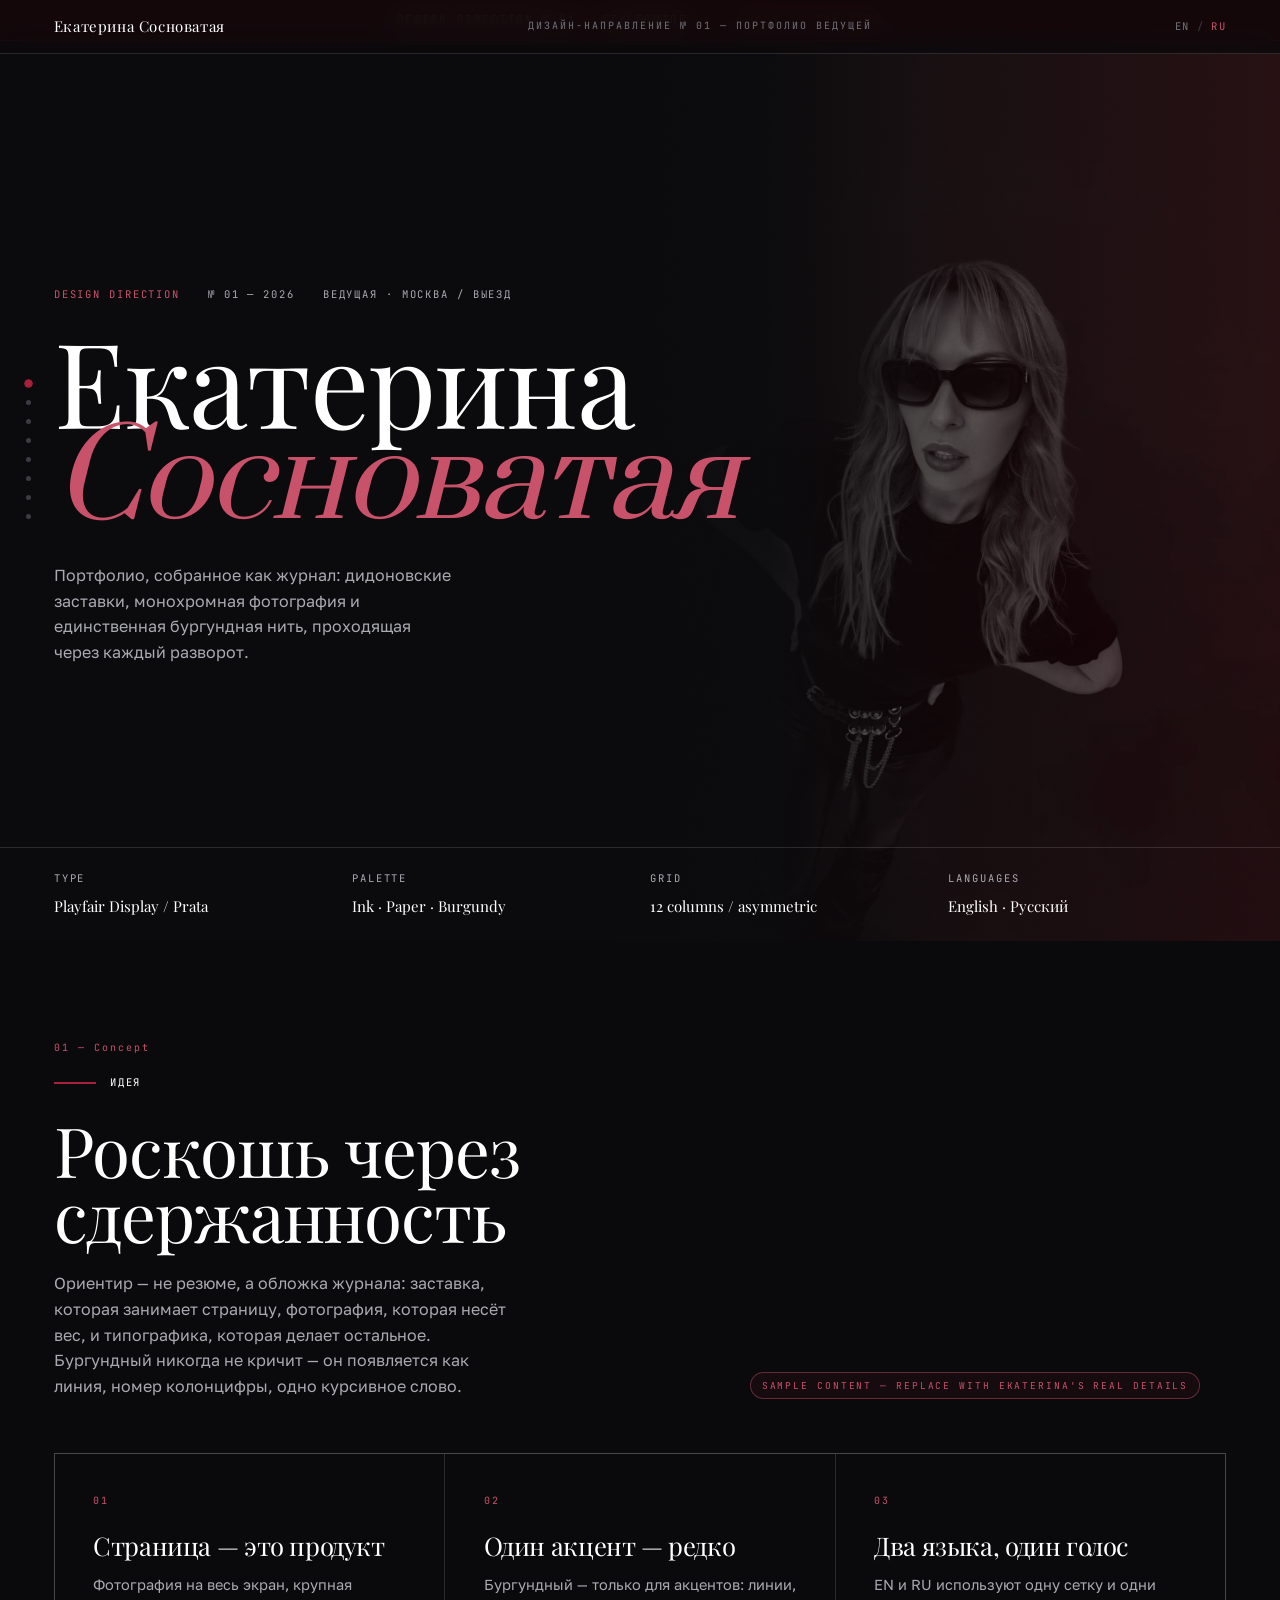
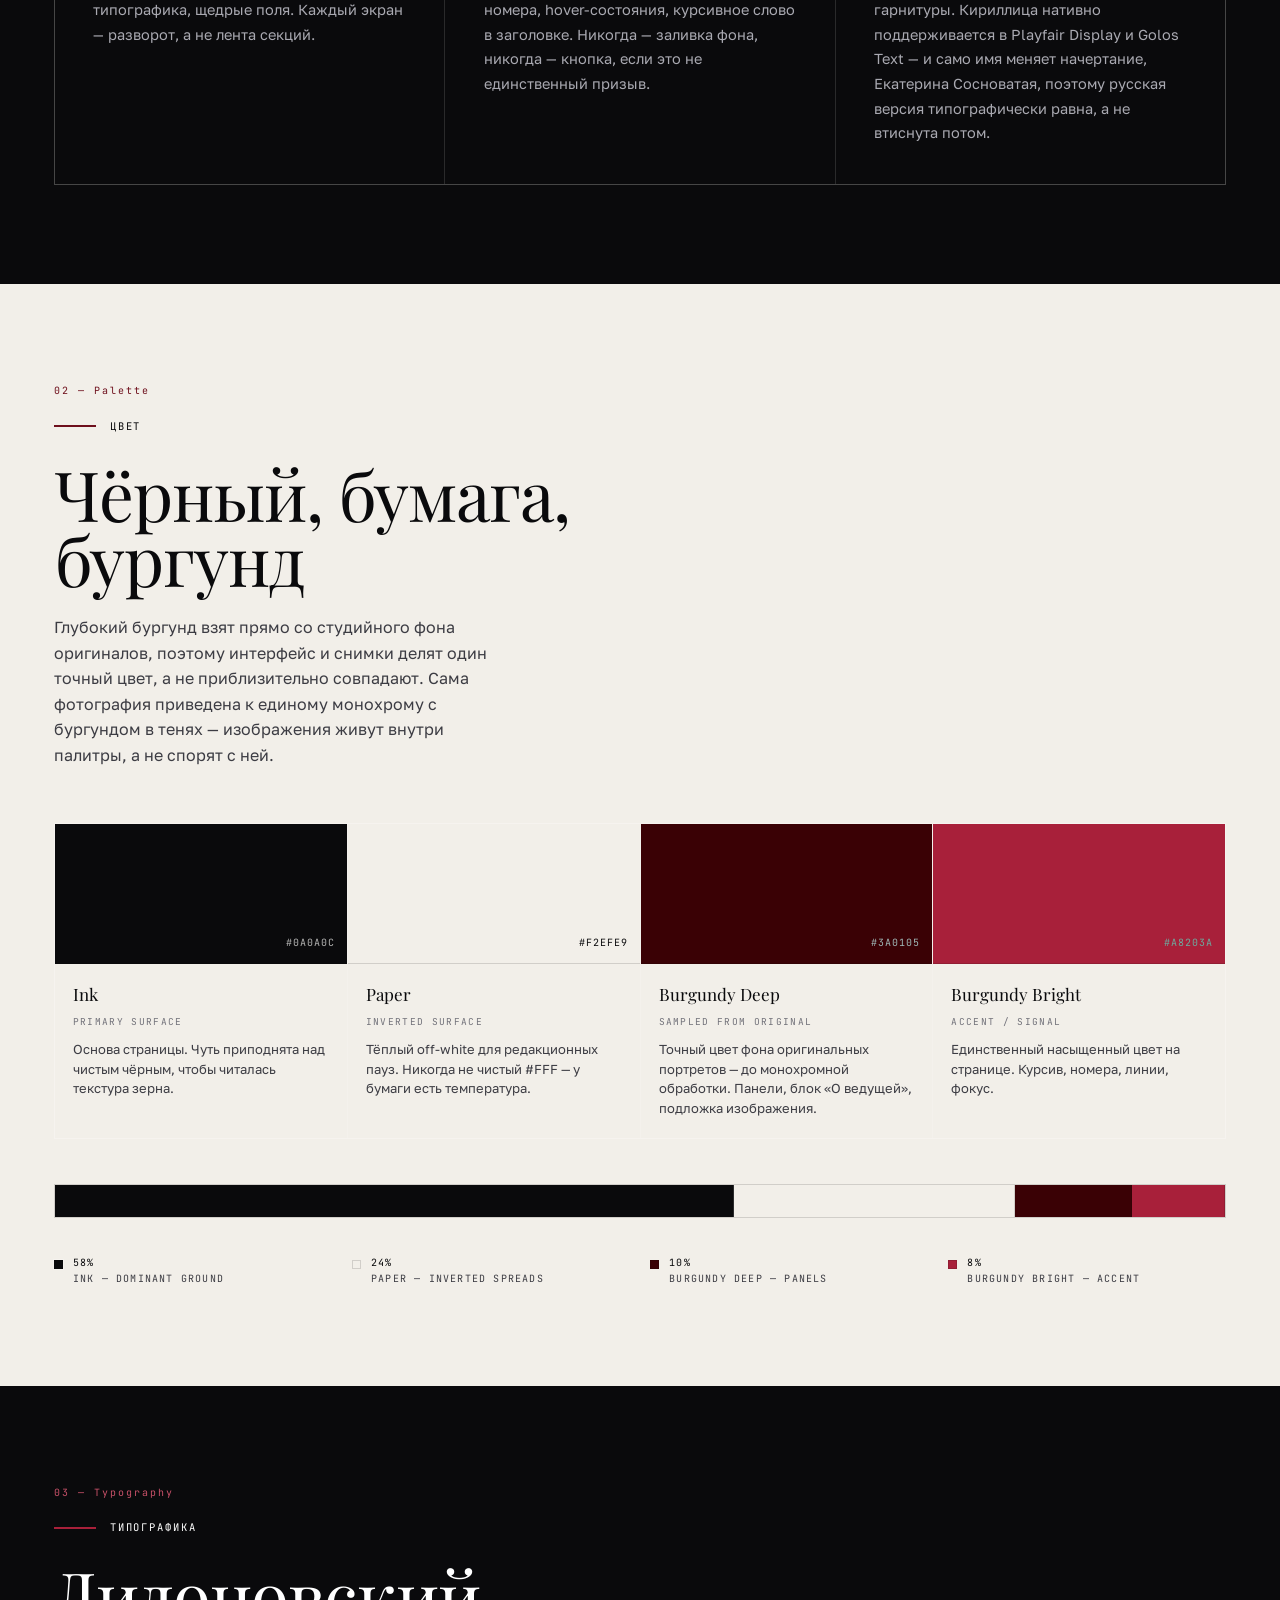
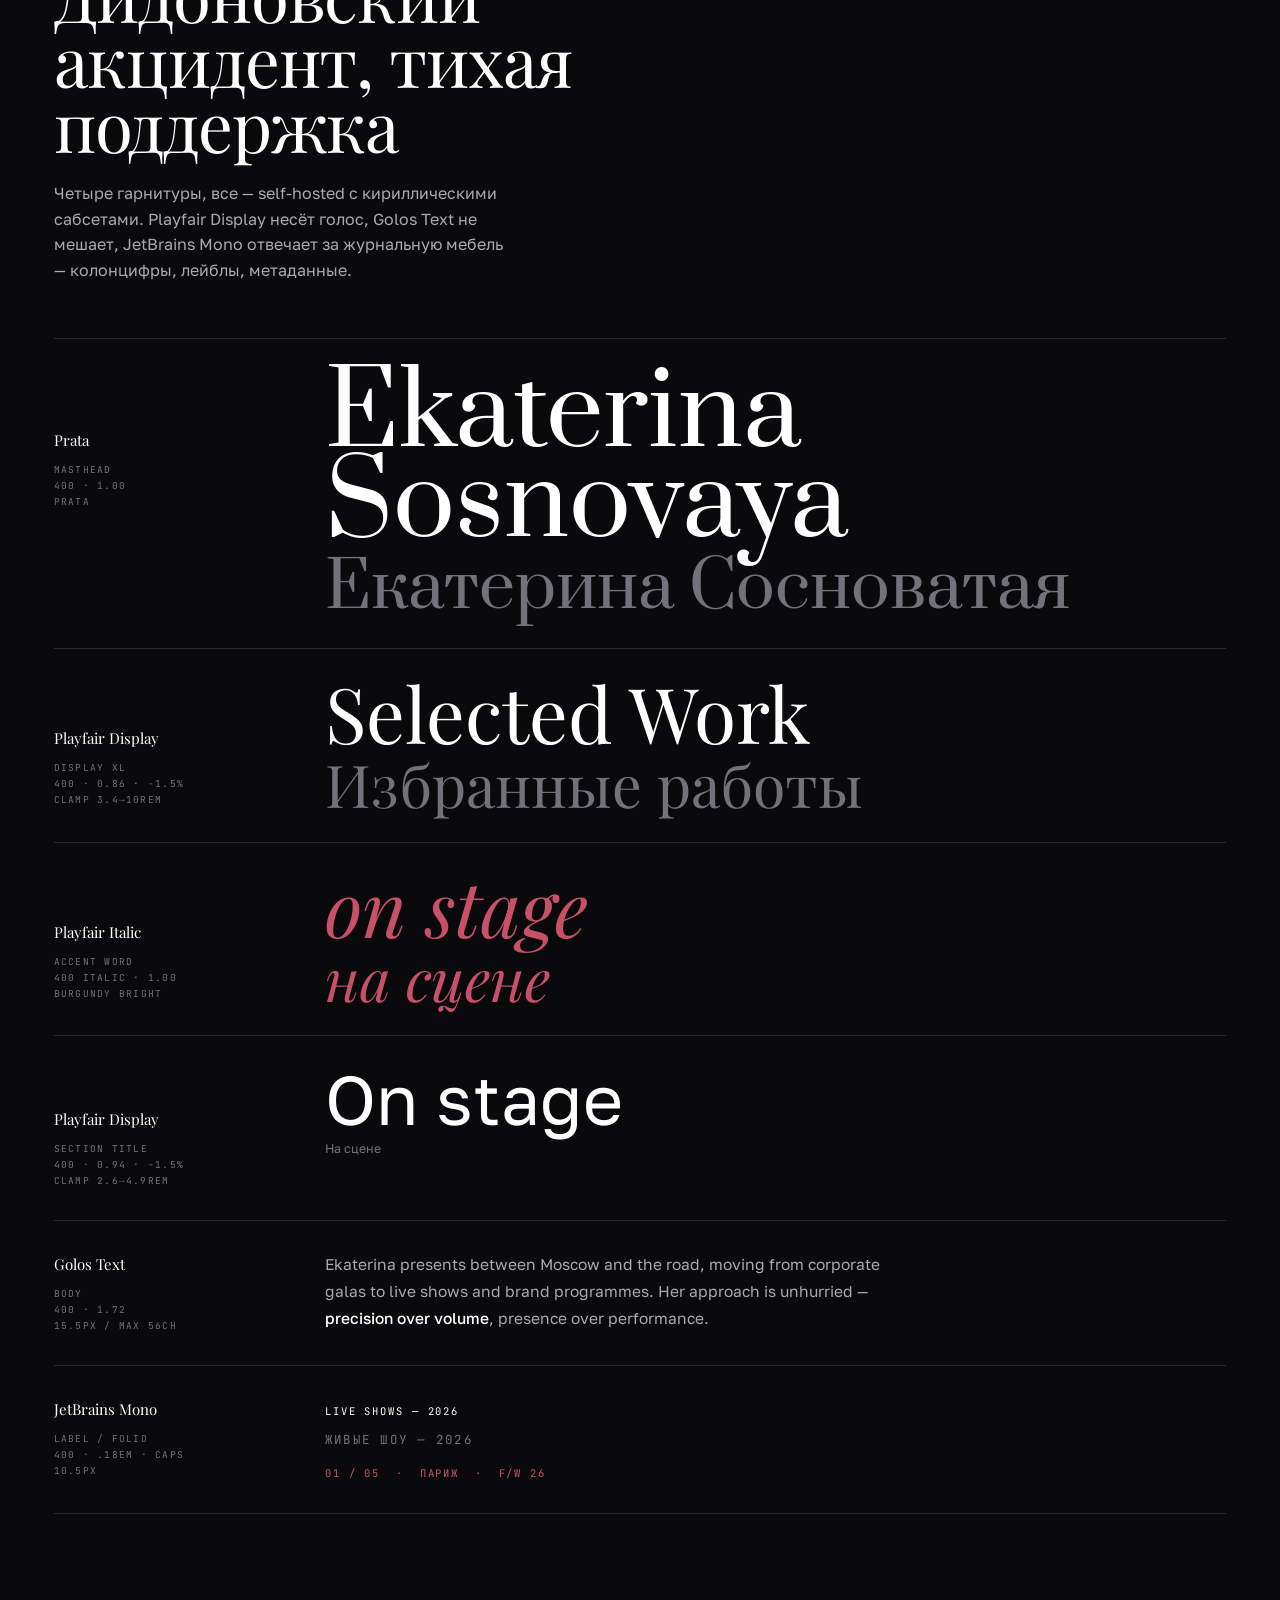
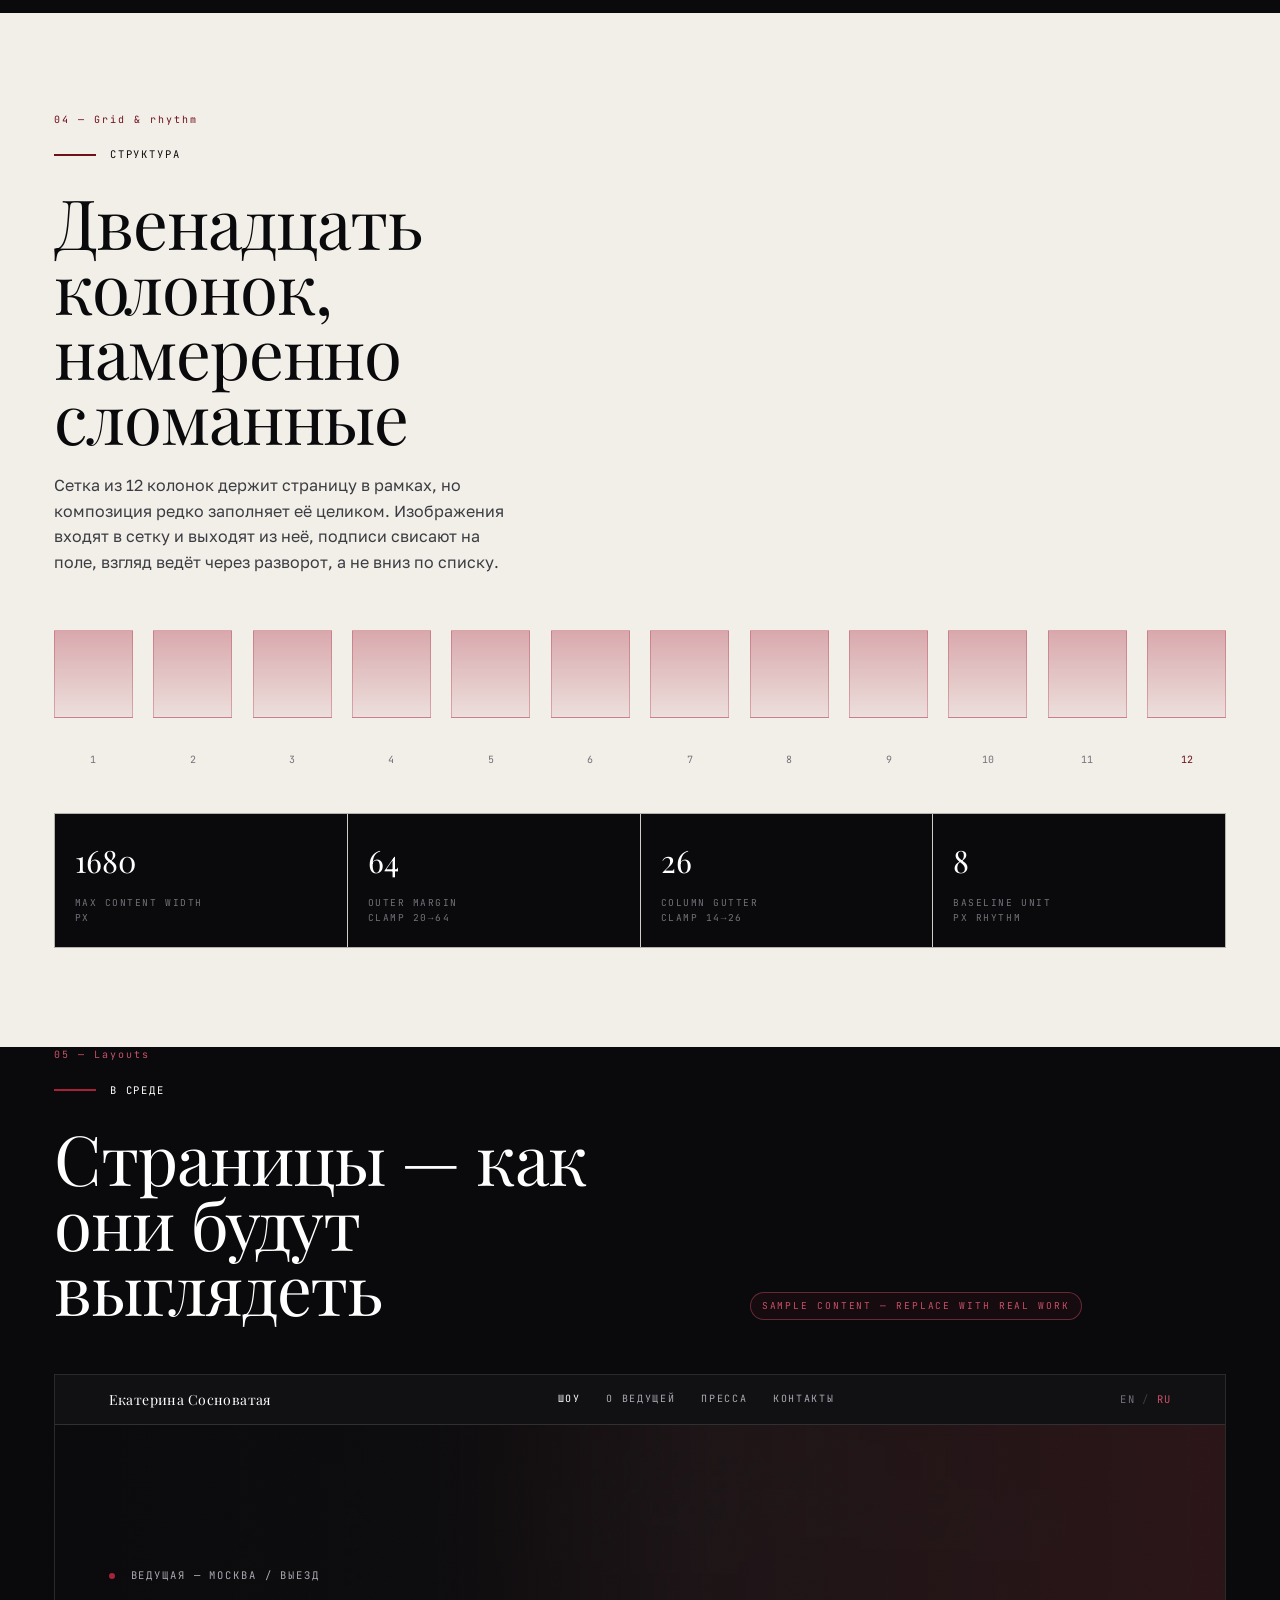
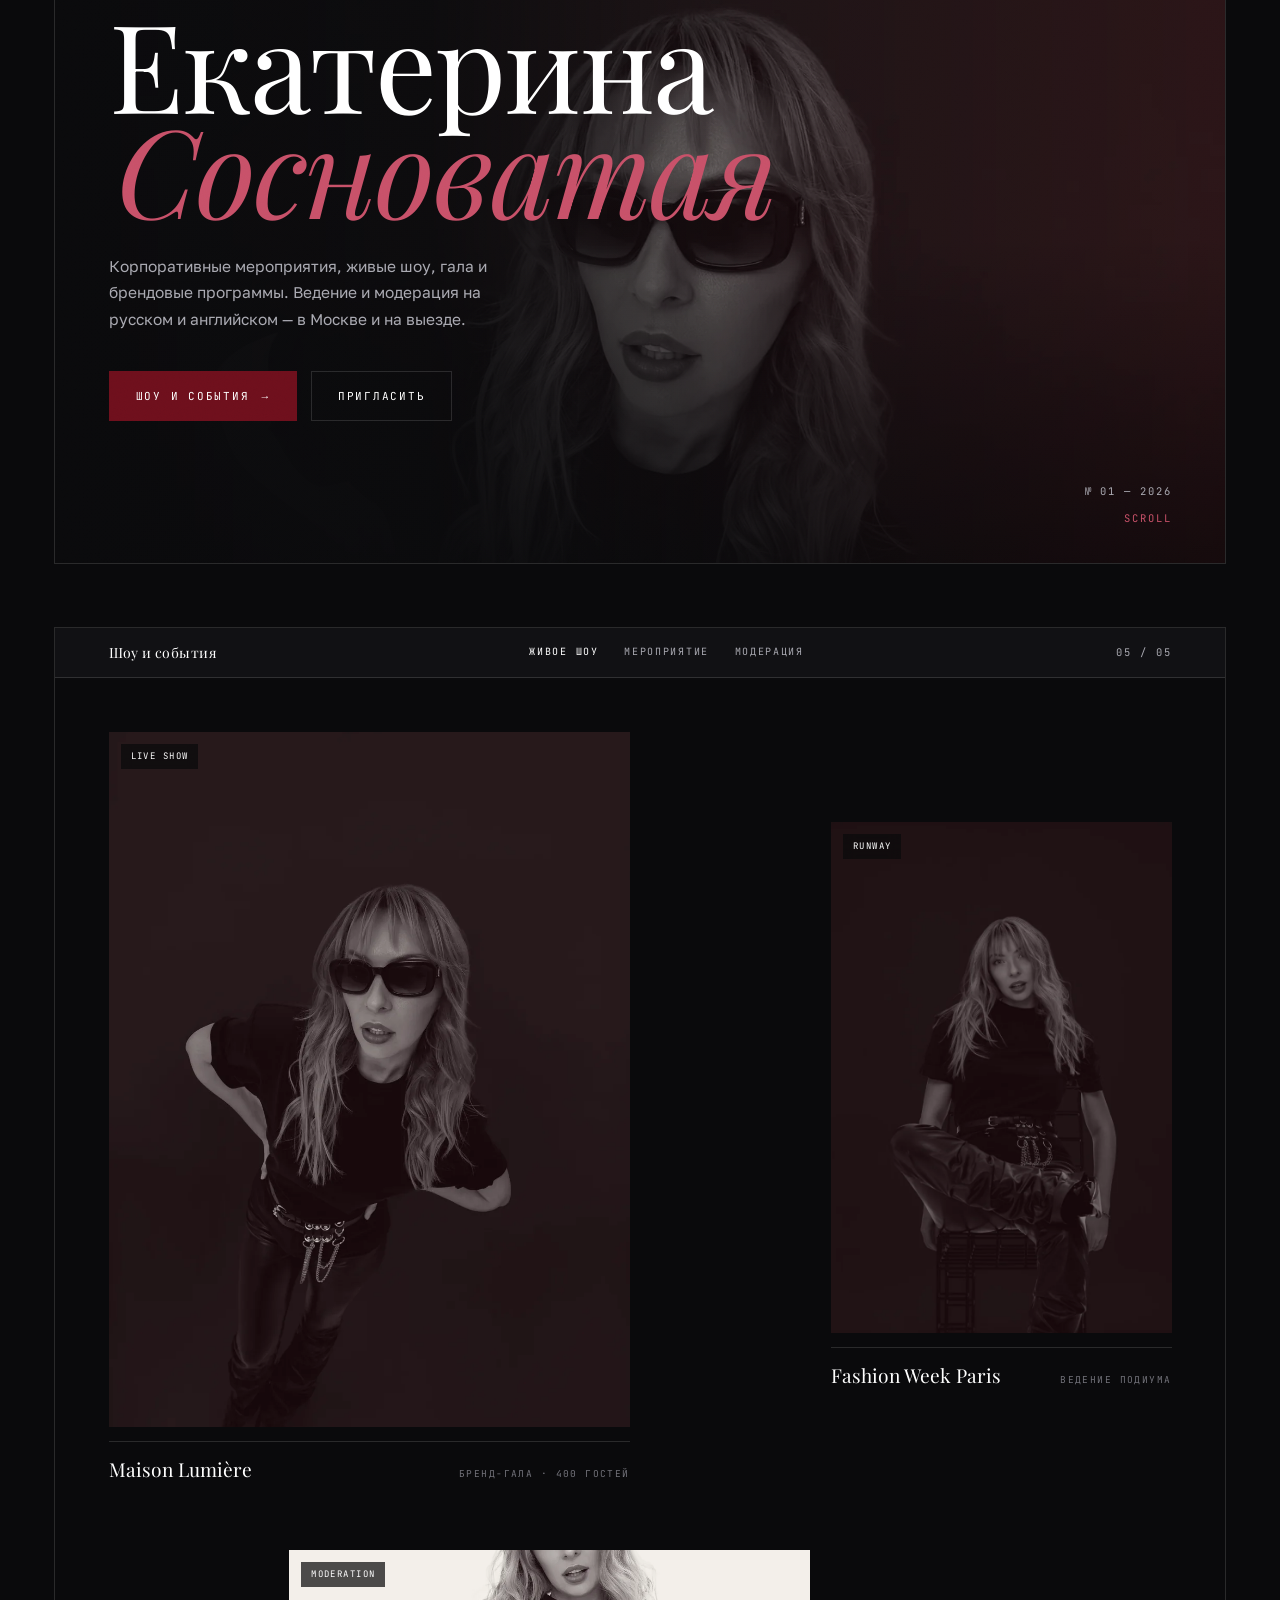
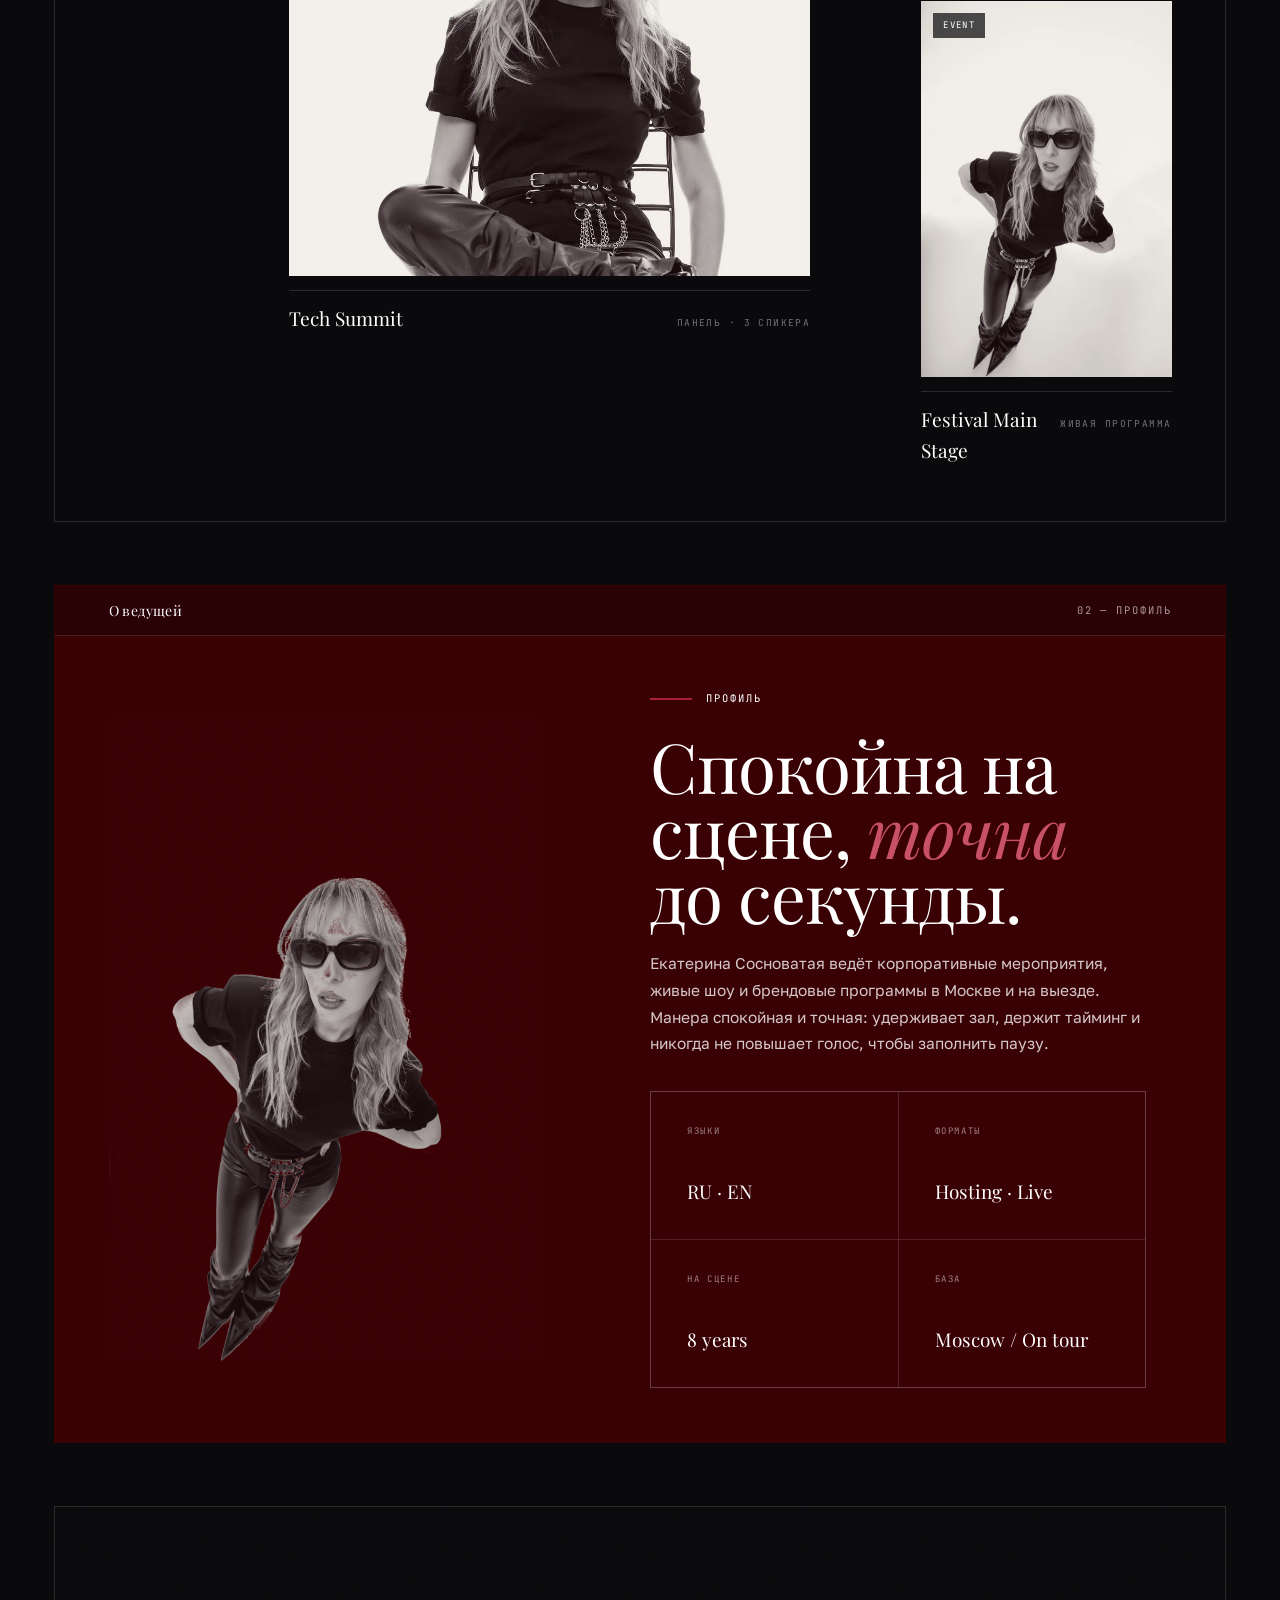
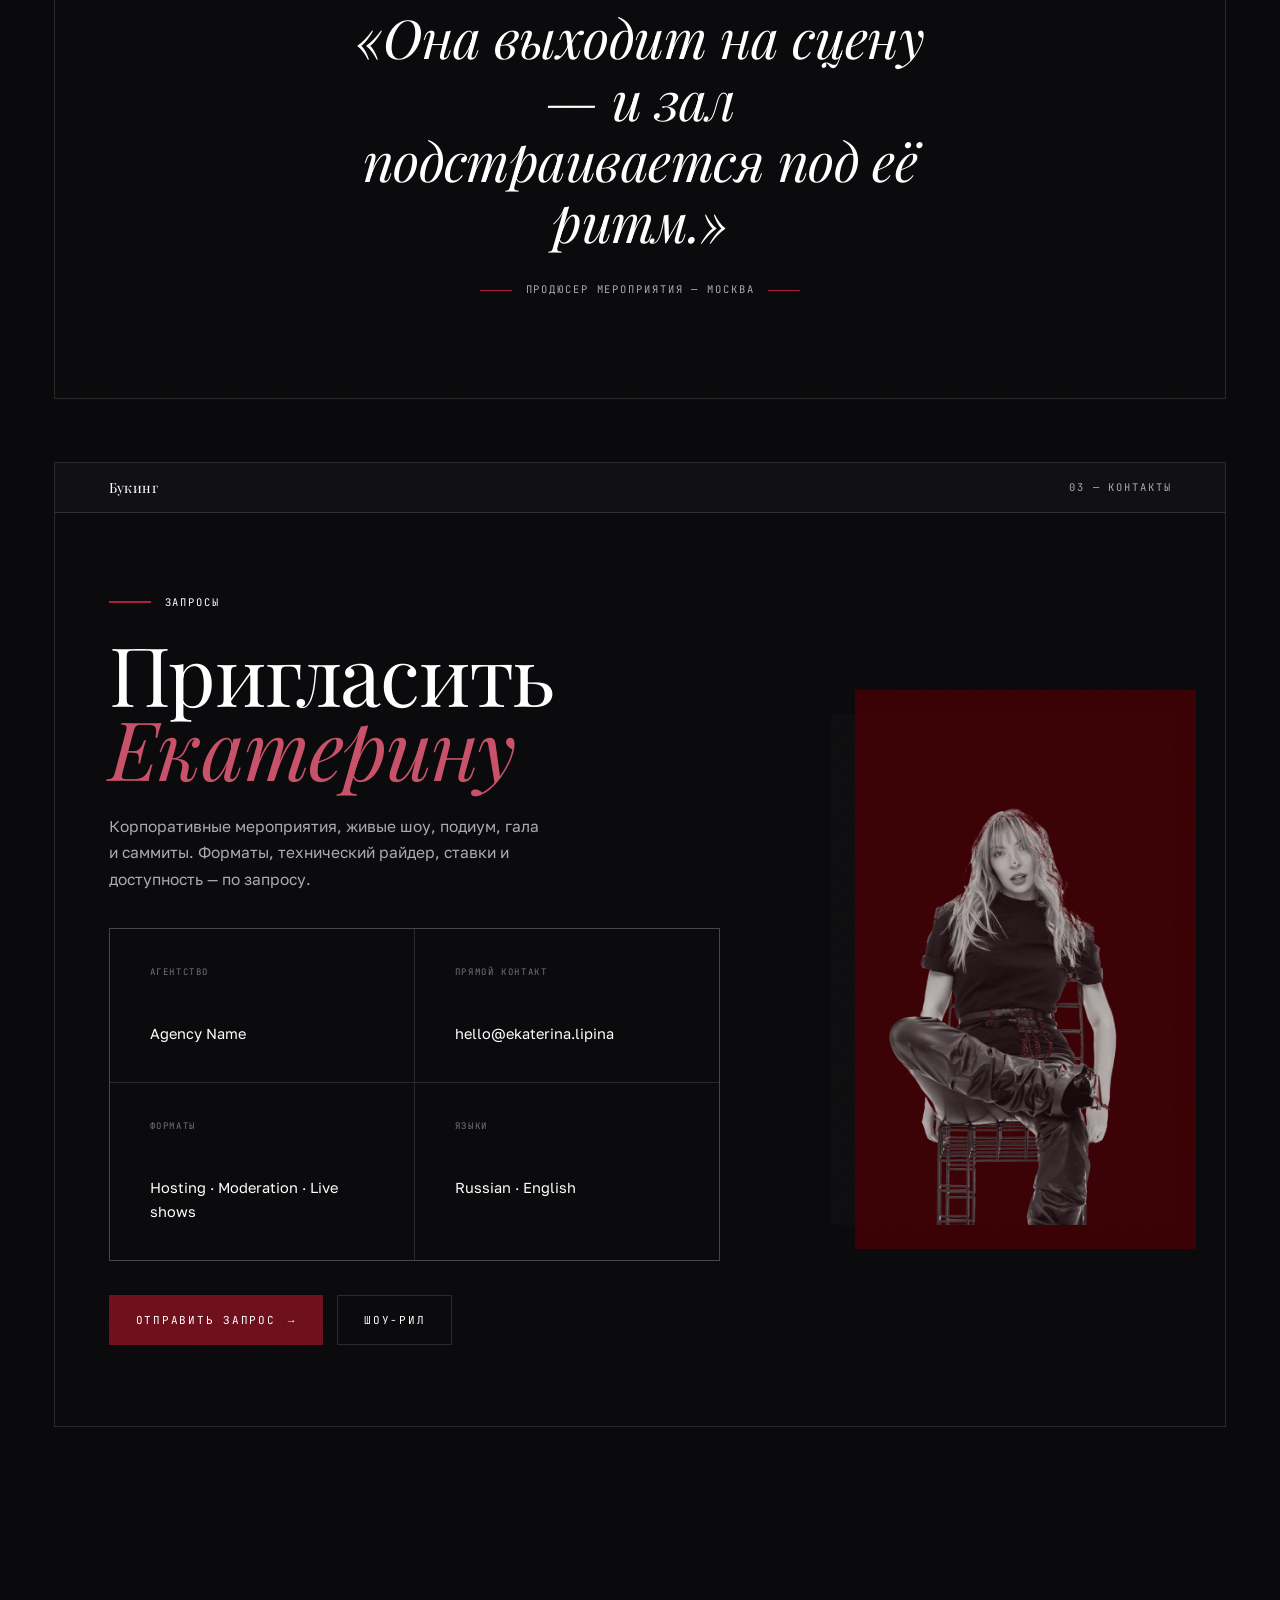
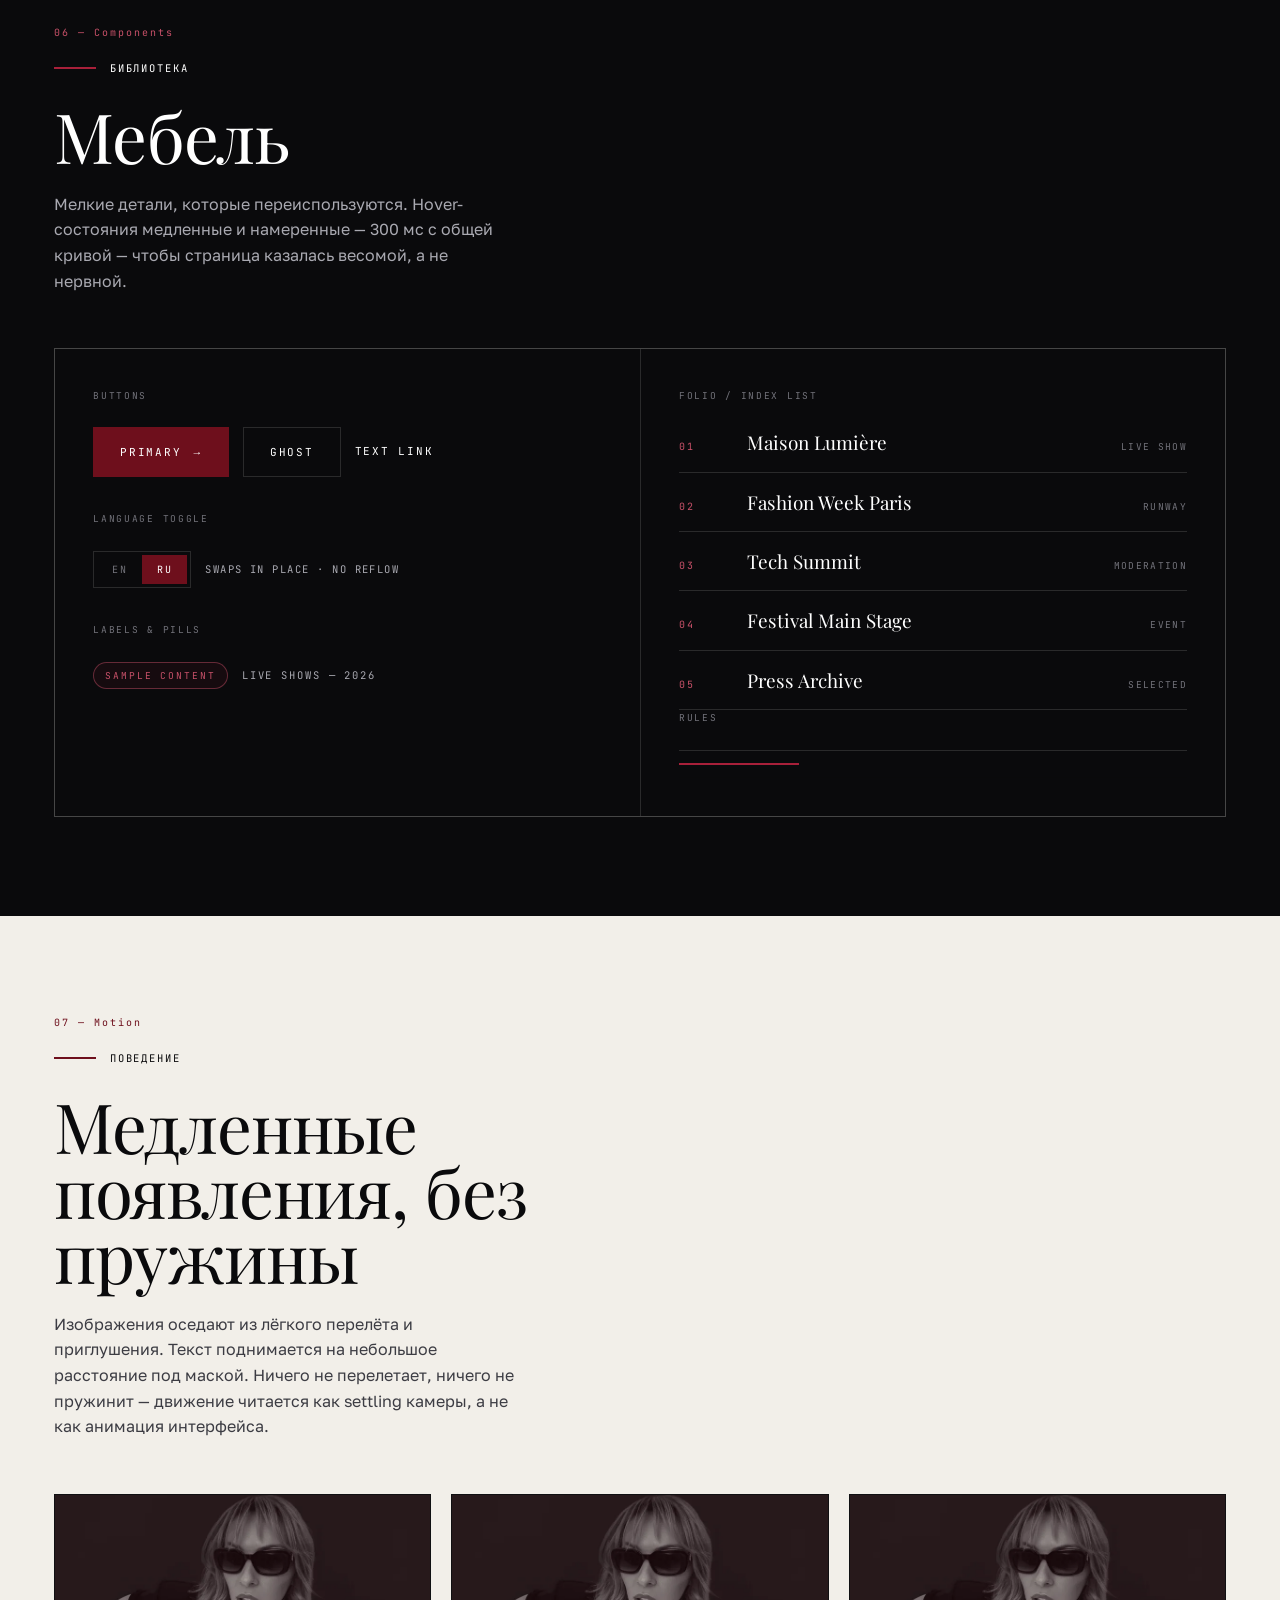
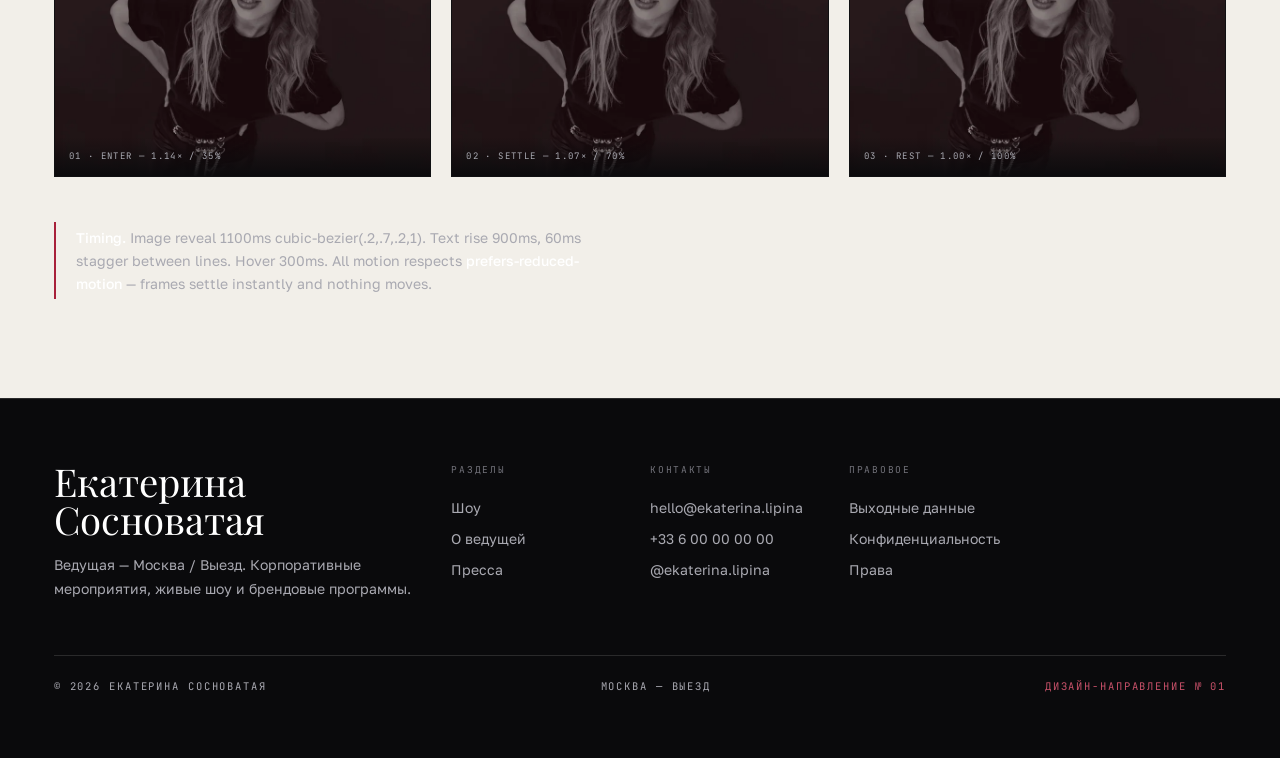
==== commit f574d7a3: "Build the live presenter site from the brief - Ekaterina Sosnovaya Rebuild index.html as the real bi" ====
--- a/design.html
+++ b/design.html
@@ -1,10 +1,27 @@
 <!DOCTYPE html>
-<html lang="en">
+<html lang="ru">
 <head>
 <meta charset="utf-8">
 <meta name="viewport" content="width=device-width, initial-scale=1">
-<title>Ekaterina Lipina — Presenter &amp; Show Host</title>
+<title>Дизайн-направление № 01 — Екатерина Сосноватая</title>
+<link rel="icon" href="/favicon.svg" type="image/svg+xml">
 <link rel="stylesheet" href="assets/css/fonts.css">
+<meta name="description" content="Екатерина Сосноватая — ведущая мероприятий и шоу. Москва / Выезд. Ведение и модерация на русском и английском языках.">
+<meta name="theme-color" content="#0A0A0C">
+<meta property="og:type" content="profile">
+<meta property="og:title" content="Екатерина Сосноватая — Ведущая мероприятий и шоу">
+<meta property="og:description" content="Корпоративные мероприятия, живые шоу, гала и брендовые программы. Ведение и модерация на русском и английском языках.">
+<meta property="og:url" content="https://ekaterina-lipina.vercel.app/">
+<meta property="og:locale" content="ru_RU">
+<meta property="og:locale:alternate" content="en_US">
+<meta property="og:image" content="https://ekaterina-lipina.vercel.app/assets/img/og-cover.png">
+<meta property="og:image:width" content="1200">
+<meta property="og:image:height" content="630">
+<meta property="og:image:alt" content="Екатерина Сосноватая — ведущая мероприятий и шоу">
+<meta name="twitter:card" content="summary_large_image">
+<meta name="twitter:title" content="Екатерина Сосноватая — Ведущая мероприятий и шоу">
+<meta name="twitter:description" content="Мероприятия, живые шоу и брендовые программы. Москва / Выезд.">
+<meta name="twitter:image" content="https://ekaterina-lipina.vercel.app/assets/img/og-cover.png">
 <style>
 /* ============================================================
    DESIGN TOKENS
@@ -480,11 +497,14 @@
 </style>
 </head>
 <body>
+<div style="background:#3A0105;color:#F2EFE9;font:11px/1.6 'JetBrains Mono',monospace;letter-spacing:.14em;text-transform:uppercase;padding:11px 20px;text-align:center;border-bottom:1px solid rgba(255,255,255,.14)">
+  Design direction № 01 — styleguide &nbsp;·&nbsp; <a href="/" style="color:#C85169;text-decoration:underline">← back to the site</a>
+</div>
 
 <div class="progress" id="prog"></div>
 
 <header class="docbar">
-  <div class="mark" data-en="Ekaterina Lipina" data-ru="Екатерина Липина">Ekaterina Lipina</div>
+  <div class="mark" data-en="Ekaterina Sosnovaya" data-ru="Екатерина Сосноватая">Ekaterina Sosnovaya</div>
   <div class="mid" data-en="Design Direction № 01 — Presenter Portfolio" data-ru="Дизайн-направление № 01 — Портфолио ведущей">Design Direction № 01 — Presenter Portfolio</div>
   <div class="rgt">
     <div class="lang">
@@ -507,17 +527,17 @@
 <!-- ══════════════════════════ COVER ══════════════════════════ -->
 <section class="cover grain" id="cover">
   <div class="cover__img">
-    <img src="assets/img/stand-burgundy-mono-1600.webp" alt="Ekaterina Lipina, studio portrait">
+    <img src="assets/img/stand-burgundy-mono-1600.webp" alt="Ekaterina Sosnovaya, studio portrait">
   </div>
   <div class="wrap cover__body">
     <div class="cover__meta">
       <span class="label label--accent">Design Direction</span>
       <span class="label">№ 01 — 2026</span>
-      <span class="label" data-en="Presenter · Paris / Moscow" data-ru="Ведущая · Париж / Москва">Presenter · Paris / Moscow</span>
+      <span class="label" data-en="Presenter · Moscow / On tour" data-ru="Ведущая · Москва / Выезд">Presenter · Moscow / On tour</span>
     </div>
     <h1 class="h-display cover__title">
       <span data-en="Ekaterina" data-ru="Екатерина">Ekaterina</span>
-      <span class="masthead accent" data-en="Lipina" data-ru="Липина">Lipina</span>
+      <span class="masthead accent" data-en="Sosnovaya" data-ru="Сосноватая">Сосноватая</span>
     </h1>
     <p class="lede" style="max-width:40ch">
       <span data-en="A portfolio built like a magazine: Didone mastheads, monochrome photography, and a single burgundy thread running through every spread."
@@ -565,7 +585,7 @@
       <div class="principle">
         <span class="n">03</span>
         <h3 class="h-3" data-en="Two languages, one voice" data-ru="Два языка, один голос">Two languages, one voice</h3>
-        <p data-en="EN and RU share the same grid and the same typefaces. Cyrillic sits in Playfair Display and Golos Text natively — and the name itself switches script, Екатерина Липина, so the Russian edition is typographically equal, not a translation crammed in afterwards." data-ru="EN и RU используют одну сетку и одни гарнитуры. Кириллица нативно поддерживается в Playfair Display и Golos Text — и само имя меняет начертание, Екатерина Липина, поэтому русская версия типографически равна, а не втиснута потом.">EN and RU share the same grid and the same typefaces. Cyrillic sits in Playfair Display and Golos Text natively — and the name itself switches script, Екатерина Липина, so the Russian edition is typographically equal, not a translation crammed in afterwards.</p>
+        <p data-en="EN and RU share the same grid and the same typefaces. Cyrillic sits in Playfair Display and Golos Text natively — and the name itself switches script, Екатерина Сосноватая, so the Russian edition is typographically equal, not a translation crammed in afterwards." data-ru="EN и RU используют одну сетку и одни гарнитуры. Кириллица нативно поддерживается в Playfair Display и Golos Text — и само имя меняет начертание, Екатерина Сосноватая, поэтому русская версия типографически равна, а не втиснута потом.">EN and RU share the same grid and the same typefaces. Cyrillic sits in Playfair Display and Golos Text natively — and the name itself switches script, Екатерина Сосноватая, so the Russian edition is typographically equal, not a translation crammed in afterwards.</p>
       </div>
     </div>
   </div>
@@ -658,8 +678,8 @@
           <span class="det">Masthead<br>400 · 1.00<br>Prata</span>
         </div>
         <div class="spec__sample">
-          <div class="masthead" style="font-size:clamp(3rem,8vw,7.4rem);line-height:.88">Ekaterina Lipina</div>
-          <div class="ru masthead" style="font-size:clamp(2rem,5vw,4.4rem);line-height:.9">Екатерина Липина</div>
+          <div class="masthead" style="font-size:clamp(3rem,8vw,7.4rem);line-height:.88">Ekaterina Sosnovaya</div>
+          <div class="ru masthead" style="font-size:clamp(2rem,5vw,4.4rem);line-height:.9">Екатерина Сосноватая</div>
         </div>
       </div>
 
@@ -702,7 +722,7 @@
           <span class="det">Body<br>400 · 1.72<br>15.5px / max 56ch</span>
         </div>
         <div class="spec__sample">
-          <p class="body-p" style="max-width:56ch">Ekaterina presents between Paris and Moscow, moving from corporate galas to live shows and brand programmes. Her approach is unhurried — <strong>precision over volume</strong>, presence over performance.</p>
+          <p class="body-p" style="max-width:56ch">Ekaterina presents between Moscow and the road, moving from corporate galas to live shows and brand programmes. Her approach is unhurried — <strong>precision over volume</strong>, presence over performance.</p>
         </div>
       </div>
 
@@ -772,7 +792,7 @@
   <div class="wrap" style="margin-bottom:clamp(40px,7vh,90px)">
     <div class="mock">
       <div class="mock__bar">
-        <div class="mock__logo" data-en="Ekaterina Lipina" data-ru="Екатерина Липина">Ekaterina Lipina</div>
+        <div class="mock__logo" data-en="Ekaterina Sosnovaya" data-ru="Екатерина Сосноватая">Ekaterina Sosnovaya</div>
         <nav class="mock__nav">
           <a class="on" data-en="Shows" data-ru="Шоу">Shows</a>
           <a data-en="About" data-ru="О ведущей">About</a>
@@ -791,14 +811,14 @@
           <div class="hero__copy">
             <div class="hero__eyebrow">
               <span class="dot"></span>
-              <span class="label" data-en="Presenter — Paris / Moscow" data-ru="Ведущая — Париж / Москва">Presenter — Paris / Moscow</span>
+              <span class="label" data-en="Presenter — Moscow / On tour" data-ru="Ведущая — Москва / Выезд">Presenter — Moscow / On tour</span>
             </div>
             <h2 class="hero__title">
               <span class="ln" data-en="Ekaterina" data-ru="Екатерина">Ekaterina</span>
-              <span class="ln accent" data-en="Lipina" data-ru="Липина">Lipina</span>
+              <span class="ln accent" data-en="Sosnovaya" data-ru="Сосноватая">Сосноватая</span>
             </h2>
             <div class="hero__row">
-              <p class="body-p" data-en="Corporate events, live shows, galas and brand programmes. Hosting and moderation in Russian, English and French — in Paris, Moscow and on location." data-ru="Корпоративные мероприятия, живые шоу, гала и брендовые программы. Ведение и модерация на русском, английском и французском — в Париже, Москве и на выезде.">Corporate events, live shows, galas and brand programmes. Hosting and moderation in Russian, English and French — in Paris, Moscow and on location.</p>
+              <p class="body-p" data-en="Corporate events, live shows, galas and brand programmes. Hosting and moderation in Russian and English — in Moscow and on location." data-ru="Корпоративные мероприятия, живые шоу, гала и брендовые программы. Ведение и модерация на русском и английском — в Москве и на выезде.">Corporate events, live shows, galas and brand programmes. Hosting and moderation in Russian and English — in Moscow and on location.</p>
               <div class="hero__cta">
                 <span class="btn btn--primary"><span data-en="Shows &amp; events" data-ru="Шоу и события">Shows &amp; events</span><span class="arw">→</span></span>
                 <span class="btn" data-en="Book her" data-ru="Пригласить">Book her</span>
@@ -886,12 +906,12 @@
         <div class="about__copy">
           <div class="kicker"><span class="label" style="color:#fff" data-en="The profile" data-ru="Профиль">The profile</span></div>
           <h2 class="h-1" style="color:#fff" data-en="Calm on stage, <em class='italic' style='color:var(--accent-text)'>exact</em> on cue." data-ru="Спокойна на сцене, <em class='italic' style='color:var(--accent-text)'>точна</em> до секунды.">Measured, <em class="italic" style="color:var(--burgundy-bright)">unhurried</em>, exact.</h2>
-          <p class="body-p" style="color:rgba(255,255,255,.78)" data-en="Ekaterina Lipina presents corporate events, live shows and brand programmes across Paris and Moscow. Her style is unhurried and exact — she holds a room, keeps a schedule, and never raises her voice to fill a silence." data-ru="Екатерина Липина ведёт корпоративные мероприятия, живые шоу и брендовые программы в Париже и Москве. Манера спокойная и точная: удерживает зал, держит тайминг и никогда не повышает голос, чтобы заполнить паузу.">Ekaterina Lipina presents corporate events, live shows and brand programmes across Paris and Moscow. Her style is unhurried and exact — she holds a room, keeps a schedule, and never raises her voice to fill a silence.</p>
+          <p class="body-p" style="color:rgba(255,255,255,.78)" data-en="Ekaterina Sosnovaya presents corporate events, live shows and brand programmes across Moscow and on tour. Her style is unhurried and exact — she holds a room, keeps a schedule, and never raises her voice to fill a silence." data-ru="Екатерина Сосноватая ведёт корпоративные мероприятия, живые шоу и брендовые программы в Москве и на выезде. Манера спокойная и точная: удерживает зал, держит тайминг и никогда не повышает голос, чтобы заполнить паузу.">Ekaterina Sosnovaya presents corporate events, live shows and brand programmes across Moscow and on tour. Her style is unhurried and exact — she holds a room, keeps a schedule, and never raises her voice to fill a silence.</p>
           <div class="about__stats">
-            <div><div class="k" data-en="Languages" data-ru="Языки">Languages</div><div class="v">RU · EN · FR</div></div>
+            <div><div class="k" data-en="Languages" data-ru="Языки">Languages</div><div class="v">RU · EN</div></div>
             <div><div class="k" data-en="Formats" data-ru="Форматы">Formats</div><div class="v">Hosting · Live</div></div>
             <div><div class="k" data-en="On stage" data-ru="На сцене">On stage</div><div class="v">8 years</div></div>
-            <div><div class="k" data-en="Based" data-ru="База">Based</div><div class="v">Paris / Moscow</div></div>
+            <div><div class="k" data-en="Based" data-ru="База">Based</div><div class="v">Moscow / On tour</div></div>
           </div>
         </div>
       </div>
@@ -903,7 +923,7 @@
     <div class="mock">
       <div class="quote grain" style="background:var(--ink)">
         <blockquote data-en="“She takes the stage and the room settles into her rhythm.”" data-ru="«Она выходит на сцену — и зал подстраивается под её ритм.»">“She takes the stage and the room settles into her rhythm.”</blockquote>
-        <div class="by"><span class="label" data-en="Event director — Paris" data-ru="Продюсер мероприятия — Париж">Event director — Paris</span></div>
+        <div class="by"><span class="label" data-en="Event director — Moscow" data-ru="Продюсер мероприятия — Москва">Event director — Moscow</span></div>
       </div>
     </div>
   </div>
@@ -924,8 +944,8 @@
             <div class="book__list">
               <div><div class="k" data-en="Agency" data-ru="Агентство">Agency</div><div class="v"><a href="#">Agency Name</a></div></div>
               <div><div class="k" data-en="Direct" data-ru="Прямой контакт">Direct</div><div class="v"><a href="#">hello@ekaterina.lipina</a></div></div>
-              <div><div class="k" data-en="Formats" data-ru="Форматы">Formats</div><div class="v">Hosting · Moderation · Live</div></div>
-              <div><div class="k" data-en="Languages" data-ru="Языки">Languages</div><div class="v">Russian · English · French</div></div>
+              <div><div class="k" data-en="Formats" data-ru="Форматы">Formats</div><div class="v">Hosting · Moderation · Live shows</div></div>
+              <div><div class="k" data-en="Languages" data-ru="Языки">Languages</div><div class="v">Russian · English</div></div>
             </div>
             <div style="margin-top:34px;display:flex;gap:14px;flex-wrap:wrap">
               <span class="btn btn--primary"><span data-en="Send an enquiry" data-ru="Отправить запрос">Send an enquiry</span><span class="arw">→</span></span>
@@ -1029,9 +1049,9 @@
   <div class="wrap">
     <div class="foot__grid">
       <div class="foot__brand">
-        <div class="nm" data-en="Ekaterina<br>Lipina" data-ru="Екатерина<br>Липина">Ekaterina<br>Lipina</div>
+        <div class="nm" data-en="Ekaterina<br>Sosnovaya" data-ru="Екатерина<br>Сосноватая">Ekaterina<br>Sosnovaya</div>
         <p class="body-p" style="font-size:14px">
-          <span data-en="Presenter — Paris / Moscow. Corporate events, live shows and brand programmes." data-ru="Ведущая — Париж / Москва. Корпоративные мероприятия, живые шоу и брендовые программы.">Presenter — Paris / Moscow. Corporate events, live shows and brand programmes.</span>
+          <span data-en="Presenter — Moscow / On tour. Corporate events, live shows and brand programmes." data-ru="Ведущая — Москва / Выезд. Корпоративные мероприятия, живые шоу и брендовые программы.">Presenter — Moscow / On tour. Corporate events, live shows and brand programmes.</span>
         </p>
       </div>
       <div class="foot__col">
@@ -1054,8 +1074,8 @@
       </div>
     </div>
     <div class="foot__bottom">
-      <span class="label" data-en="© 2026 Ekaterina Lipina" data-ru="© 2026 Екатерина Липина">© 2026 Ekaterina Lipina</span>
-      <span class="label" data-en="Paris — Moscow" data-ru="Париж — Москва">Paris — Moscow</span>
+      <span class="label" data-en="© 2026 Ekaterina Sosnovaya" data-ru="© 2026 Екатерина Сосноватая">© 2026 Ekaterina Sosnovaya</span>
+      <span class="label" data-en="Moscow — On tour" data-ru="Москва — Выезд">Moscow — On tour</span>
       <span class="label label--accent" data-en="Design Direction № 01" data-ru="Дизайн-направление № 01">Design Direction № 01</span>
     </div>
   </div>
@@ -1096,8 +1116,8 @@
     b.classList.toggle('on', b.getAttribute('data-lang')===lang);
   });
   document.title = lang === 'ru'
-    ? 'Екатерина Липина — Ведущая мероприятий и шоу'
-    : 'Ekaterina Lipina — Presenter & Show Host';
+    ? 'Екатерина Сосноватая — Ведущая мероприятий и шоу'
+    : 'Ekaterina Sosnovaya — Presenter & Show Host';
   try{ localStorage.setItem('el-lang', lang); }catch(e){}
 }
 document.querySelectorAll('[data-lang]').forEach(b=>{
@@ -1105,7 +1125,7 @@
 });
 let saved = null;
 try{ saved = localStorage.getItem('el-lang'); }catch(e){}
-setLang(saved || 'en');
+setLang(saved || 'ru');
 
 /* ---------- reduced motion ---------- */
 if (window.matchMedia('(prefers-reduced-motion: reduce)').matches){
